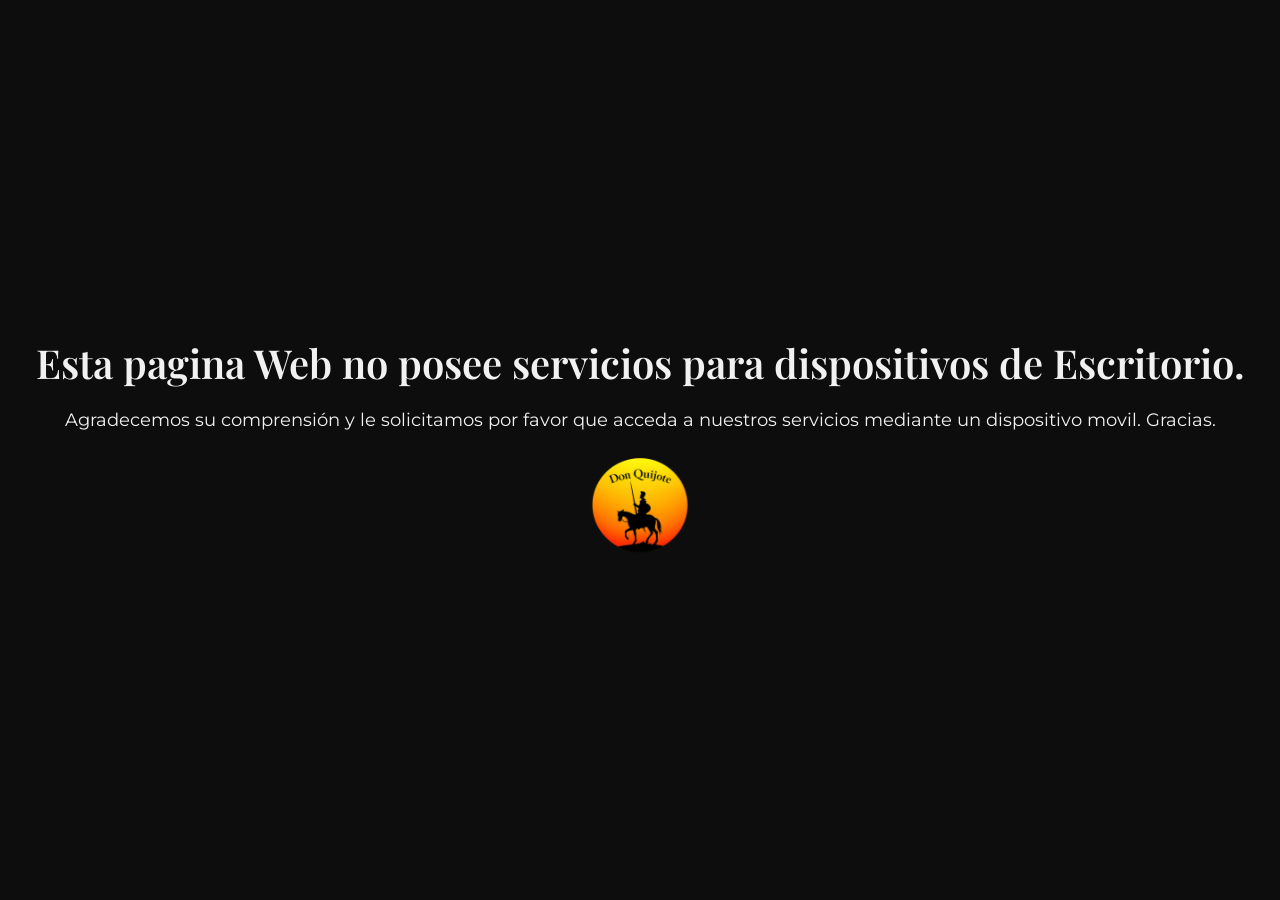
==== index.html @ c2761bb0 "responsive" ====
<!DOCTYPE html>
<html lang="es">
<head>
  <meta charset="UTF-8">
  <meta name="viewport" content="width=device-width, initial-scale=1.0">
  <link rel="preconnect" href="https://fonts.googleapis.com">
<link rel="preconnect" href="https://fonts.gstatic.com" crossorigin>
<link href="https://fonts.googleapis.com/css2?family=Montserrat:ital,wght@0,100..900;1,100..900&family=Playfair+Display:ital,wght@0,400..900;1,400..900&display=swap" rel="stylesheet">
<link rel="stylesheet" href="./css/style.css">
  <title>Don Quijote Restaurant - Home</title>
</head>
<body>

  <div class="mobile container">
    <header class="header container">
    <nav>
      <ul class="cta header-menu ">
        <li><a href="./">instagram</a></li>
        <li><a href="./">whatsapp</a></li>
        <li><a href="./">direccion</a></li>
      </ul>
    </nav>
    <div class="marca">
      <a href="./"><img class="logo" src="./img/icons/donquijote-logo.svg" alt="Don Quijote Logo"></a>
      <p class="titulos">Don Quijote Restaurant</p>
    </div>
  </header>

  <a href="./cartapresencial.html">carta</a>

  <footer class="footer">
    <span class="body-text davotech">diseño y desarrollo por @davotech</span>
    <nav>
      <ul class="cta footer-menu container">
        <li><a href="./">instagram <img src="./img/icons/instagram.svg" alt=""></a></li>
        <li><a href="./">whatsapp <img src="./img/icons/whatsapp.svg" alt=""></a></li>
        <li><a href="./">direccion<img src="./img/icons/direccion.svg" alt=""></a></li>
      </ul>
    </nav>
    <p class="body-text horarios">Los esperamos de
09:00-00:00hrs</p>
<a href="./"><img src="./img/icons/donquijote-contexto.svg" alt="Don Quijote Logo"></a>
<span class="cta copyright">todos los derechos reservados.</span>
  </footer>
  </div>

  <section class="warning">
    <p class="titulos">Esta pagina Web no posee servicios para dispositivos de Escritorio.</p>
    <p class="body-text">Agradecemos su comprensión y le solicitamos por favor que acceda a nuestros servicios mediante un dispositivo movil. Gracias.</p>
    <img src="./img/icons/donquijote-contexto.svg" alt="Don Quijote Logo">
  </section>
</body>
</html>
---- css/style.css ----
/* basicos */

@import "./basicos.css/colores.css";
@import "./basicos.css/tipografia.css";
@import "./basicos.css/componentes.css";


/* hedaer and footer */

@import "./generales/header.css";
@import "./generales/footer.css";

/* carta */
@import "./carta/carta.css";
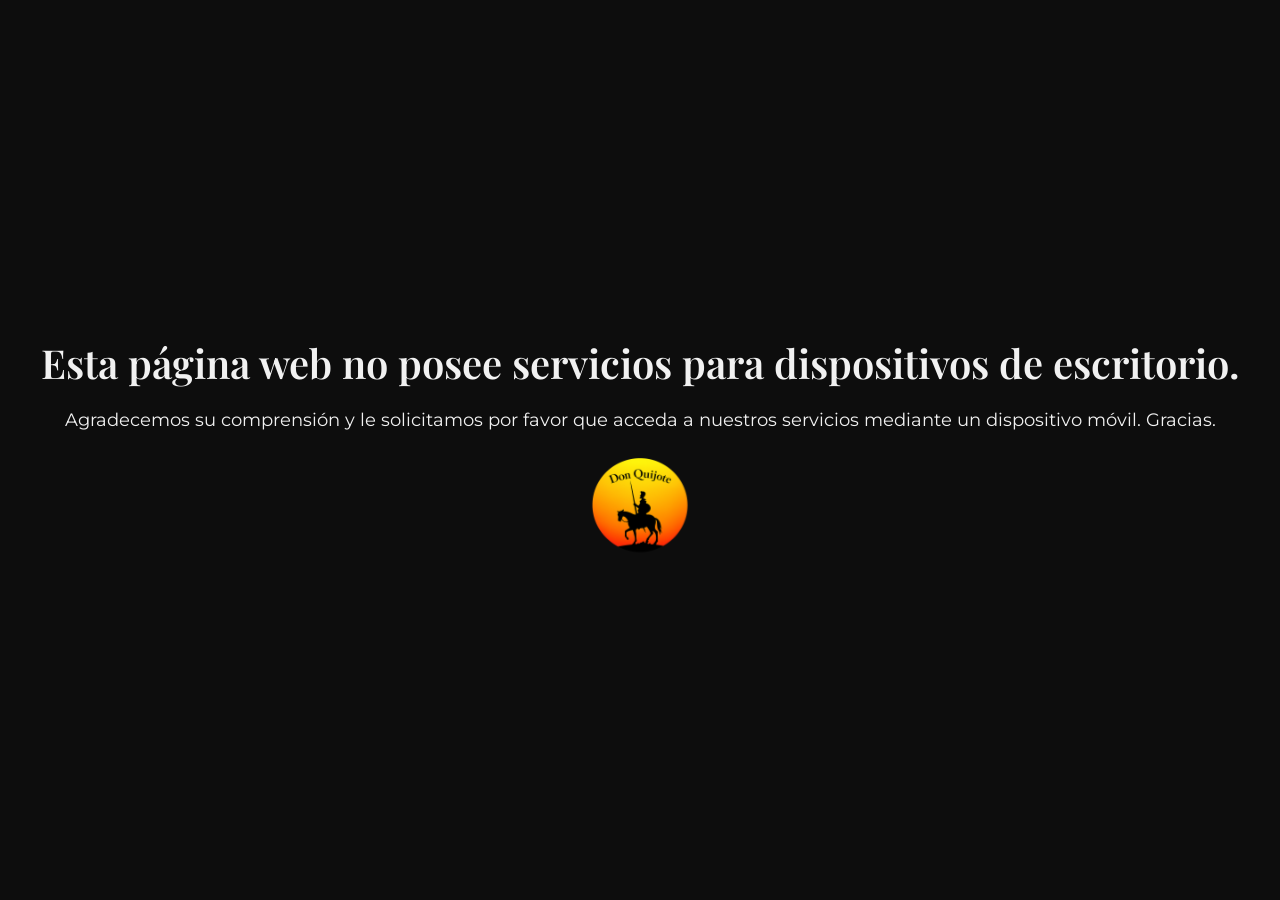
==== commit f305f82a: "good morning - corrigiendo errores y posibles fallos en donquijotechuy.com" ====
--- a/index.html
+++ b/index.html
@@ -1,53 +1,148 @@
-<!DOCTYPE html>
-<html lang="es">
-<head>
-  <meta charset="UTF-8">
-  <meta name="viewport" content="width=device-width, initial-scale=1.0">
-  <link rel="preconnect" href="https://fonts.googleapis.com">
-<link rel="preconnect" href="https://fonts.gstatic.com" crossorigin>
-<link href="https://fonts.googleapis.com/css2?family=Montserrat:ital,wght@0,100..900;1,100..900&family=Playfair+Display:ital,wght@0,400..900;1,400..900&display=swap" rel="stylesheet">
-<link rel="stylesheet" href="./css/style.css">
-  <title>Don Quijote Restaurant - Home</title>
-</head>
-<body>
-
-  <div class="mobile container">
-    <header class="header container">
-    <nav>
-      <ul class="cta header-menu ">
-        <li><a href="./">instagram</a></li>
-        <li><a href="./">whatsapp</a></li>
-        <li><a href="./">direccion</a></li>
-      </ul>
-    </nav>
-    <div class="marca">
-      <a href="./"><img class="logo" src="./img/icons/donquijote-logo.svg" alt="Don Quijote Logo"></a>
-      <p class="titulos">Don Quijote Restaurant</p>
-    </div>
-  </header>
-
-  <a href="./cartapresencial.html">carta</a>
-
-  <footer class="footer">
-    <span class="body-text davotech">diseño y desarrollo por @davotech</span>
-    <nav>
-      <ul class="cta footer-menu container">
-        <li><a href="./">instagram <img src="./img/icons/instagram.svg" alt=""></a></li>
-        <li><a href="./">whatsapp <img src="./img/icons/whatsapp.svg" alt=""></a></li>
-        <li><a href="./">direccion<img src="./img/icons/direccion.svg" alt=""></a></li>
-      </ul>
-    </nav>
-    <p class="body-text horarios">Los esperamos de
-09:00-00:00hrs</p>
-<a href="./"><img src="./img/icons/donquijote-contexto.svg" alt="Don Quijote Logo"></a>
-<span class="cta copyright">todos los derechos reservados.</span>
-  </footer>
-  </div>
-
-  <section class="warning">
-    <p class="titulos">Esta pagina Web no posee servicios para dispositivos de Escritorio.</p>
-    <p class="body-text">Agradecemos su comprensión y le solicitamos por favor que acceda a nuestros servicios mediante un dispositivo movil. Gracias.</p>
-    <img src="./img/icons/donquijote-contexto.svg" alt="Don Quijote Logo">
-  </section>
-</body>
-</html>
+<!doctype html>
+<html lang="es">
+  <head>
+    <meta charset="UTF-8" />
+    <meta name="viewport" content="width=device-width, initial-scale=1.0" />
+    <link rel="preconnect" href="https://fonts.googleapis.com" />
+    <link rel="preconnect" href="https://fonts.gstatic.com" crossorigin />
+    <link
+      href="https://fonts.googleapis.com/css2?family=Montserrat:ital,wght@0,100..900;1,100..900&family=Playfair+Display:ital,wght@0,400..900;1,400..900&display=swap"
+      rel="stylesheet"
+    />
+    <link rel="stylesheet" href="./css/style.min.css" />
+    <link rel="icon" href="./img/icons/donquijote-logo.ico" type="image/x-icon" />
+
+    <title>Don Quijote Restaurant</title>
+  </head>
+
+  <body>
+    <div class="mobile container">
+      <header class="header container">
+        <nav>
+          <ul class="cta header-menu">
+            <li>
+              <a
+                href="https://www.instagram.com/parrilladadonquijote?igsh=cjRuMTdtNW94enk0"
+                >instagram</a
+              >
+            </li>
+            <li>
+              <a
+                href="https://wa.me/59899764857?text=Hola%2C%20vengo%20desde%20el%20Men%C3%BA%20Digital%20de%20Don%20Quijote%2C%20me%20gustar%C3%ADa%20hablar%20con%20ustedes"
+                >whatsapp</a
+              >
+            </li>
+            <li>
+              <a href="https://maps.app.goo.gl/8VuwacE47hJgdb7s6">dirección</a>
+            </li>
+          </ul>
+        </nav>
+        <div class="marca">
+          <img
+            class="logo"
+            src="./img/icons/donquijote-logo.svg"
+            alt="Logo de Don Quijote Restaurant"
+          />
+          <p class="titulos">Don Quijote Restaurant</p>
+        </div>
+      </header>
+
+      <section class="grid-imgs">
+        <ul>
+          <li>
+            <img src="./img/src/Pizzeria-bg.jpg" alt="Pizzería" />
+            <p class="subtitulos">Pizzería</p>
+            <img src="./img/icons/pizza.svg" alt="" />
+          </li>
+          <li>
+            <img src="./img/src/parrillada-bg.jpg" alt="Parrillada" />
+            <p class="subtitulos">Parrillada</p>
+            <img src="./img/icons/parrilla.svg" alt="" />
+          </li>
+          <li>
+            <img src="./img/src/cafeteria-bg.jpg" alt="Cafetería" />
+            <p class="subtitulos">Cafetería</p>
+            <img src="./img/icons/cafe.svg" alt="" />
+          </li>
+        </ul>
+      </section>
+
+      <main class="servicios">
+        <p class="titulos">¿Qué servicio busca?</p>
+        <div class="opciones">
+          <a class="opcion prs cta" href="./cartapresencial.html">
+            <span>Presencial</span>
+            <img src="./img/icons/cubiertos.svg" alt="" />
+          </a>
+          <a class="opcion dlv cta" href="./cartadelivery.html">
+            <span>Delivery</span>
+            <img src="./img/icons/moto.svg" alt="" />
+          </a>
+        </div>
+      </main>
+
+      <section class="horarios">
+        <p class="titulos">Nuestros Horarios.</p>
+        <ul>
+          <li class="body-text">
+            <img src="./img/icons/cubiertos.svg" alt="" /> Local: 09:00–00:00 h
+          </li>
+        </ul>
+        <ul>
+          <li class="body-text">
+            <img src="./img/icons/moto.svg" alt="" /> Delivery: 19:00–00:00 h
+          </li>
+        </ul>
+      </section>
+
+      <footer class="footer">
+        <span class="body-text davotech"
+          >diseño y desarrollo por
+          <a href="https://www.instagram.com/davotech.uy/">@davotech.uy</a></span
+        >
+        <nav>
+          <ul class="cta footer-menu container">
+            <li>
+              <a
+                href="https://www.instagram.com/parrilladadonquijote?igsh=cjRuMTdtNW94enk0"
+                >instagram <img src="./img/icons/instagram.svg" alt=""
+              /></a>
+            </li>
+
+            <li>
+              <a
+                href="https://wa.me/59899764857?text=Hola%2C%20vengo%20desde%20el%20Men%C3%BA%20Digital%20de%20Don%20Quijote%2C%20me%20gustar%C3%ADa%20hablar%20con%20ustedes"
+                >whatsapp <img src="./img/icons/whatsapp.svg" alt=""
+              /></a>
+            </li>
+            <li>
+              <a href="https://maps.app.goo.gl/8VuwacE47hJgdb7s6"
+                >dirección<img src="./img/icons/direccion.svg" alt=""
+              /></a>
+            </li>
+          </ul>
+        </nav>
+        <p class="body-text footer-horarios">Los esperamos de 09:00 a 00:00 h</p>
+        <img
+          src="./img/icons/donquijote-contexto.svg"
+          alt="Logo de Don Quijote Restaurant"
+        />
+        <span class="cta copyright">todos los derechos reservados.</span>
+      </footer>
+    </div>
+
+    <section class="warning">
+      <p class="titulos">
+        Esta página web no posee servicios para dispositivos de escritorio.
+      </p>
+      <p class="body-text">
+        Agradecemos su comprensión y le solicitamos por favor que acceda a nuestros
+        servicios mediante un dispositivo móvil. Gracias.
+      </p>
+      <img
+        src="./img/icons/donquijote-contexto.svg"
+        alt="Logo de Don Quijote Restaurant"
+      />
+    </section>
+  </body>
+</html>
--- a/css/style.min.css
+++ b/css/style.min.css
@@ -0,0 +1 @@
+:root{--a1:#FFD35B;--a2:#FFCE47;--a3:#FFC933;--a4:#FFC31F;--a5:#FFBE0A;--a6:#EDAE00;--g1:#F1F1F1;--g2:#D9D9D9;--g3:#BFBFBF;--g4:#A6A6A6;--g5:#8C8C8C;--g6:#737373;--g7:#595959;--g8:#404040;--g9:#262626;--g10:#1A1A1A;--g11:#0D0D0D}.titulos{font-family:"Playfair Display",serif;font-weight:600;font-size:1.75rem}.subtitulos{font-family:"Playfair Display",serif;font-weight:400;font-size:1.5rem}.body-text{font-family:Montserrat,sans-serif;font-weight:400;font-size:1rem}.cta{font-family:Montserrat,sans-serif;font-weight:600;text-transform:uppercase;font-size:1rem}@media (min-width:500px){.titulos{font-size:2.5rem}.subtitulos{font-size:2rem}.body-text{font-size:1.125rem}.cta{font-size:1.125rem}}*{margin:0;padding:0;box-sizing:border-box}.container{width:100%;max-width:430px;margin:0 auto}ul{list-style:none}a{text-decoration:none;color:#000}img{max-width:100%;height:auto}.warning{display:none;flex-direction:column;align-items:center;justify-content:center;text-align:center;padding:20px;gap:20px;background-color:var(--g11);color:var(--g1);height:100vh}@media (min-width:530px){.warning{display:flex}.mobile{display:none}}.grid-imgs ul{display:grid;grid-template-columns:repeat(3,1fr)}.grid-imgs li{display:flex;flex-direction:column;text-align:center;place-items:center;gap:.5rem;margin-bottom:1rem}.grid-imgs li img[src$=".svg"]{width:32px}.servicios{margin:1rem;padding:1rem}.servicios .titulos{color:var(--g11);margin-bottom:1rem}.opciones{display:flex;flex-direction:row;flex-wrap:wrap}.opcion{display:flex;flex-wrap:nowrap;align-items:center;gap:.5rem;max-width:fit-content;margin:1rem;padding:1rem;border-radius:2px;cursor:pointer}.opcion.prs{background-color:var(--a5);color:var(--g11);transition:.3s}.opcion.dlv{background-color:var(--g10);color:var(--a3);transition:.3s}.horarios{margin:2rem;margin-bottom:4rem}.horarios .titulos{color:var(--g11)}.horarios ul{padding:.5rem}.horarios ul li{display:flex;margin:.5rem;gap:.5rem;color:var(--g9)}.header-menu{background-color:var(--a6);color:var(--g11);display:flex;gap:1rem;justify-content:center;padding:1rem}.marca{background-color:var(--g11);color:var(--g1);display:flex;justify-content:space-between;padding:1rem;gap:1rem}.footer{background-color:var(--g11);color:#fff;display:flex;flex-direction:column;align-items:end;text-align:right;gap:1.5rem;padding:1.5rem}.davotech{font-size:75%;font-weight:500;color:var(--g1)}.davotech a{color:var(--a6)}.footer-menu{display:flex;flex-direction:column;gap:1.5rem}.footer-menu a{color:var(--a3);display:flex;flex-direction:row;gap:1rem}.horarios{color:var(--g5);font-weight:500}.copyright{font-size:75%;color:var(--g8)}.layout{display:grid;grid-template-columns:4fr 1fr;grid-template-rows:100%}.carta{grid-column:1}.galeria-comida{background-image:url('../img/src/carrusel-carta.jpg');background-size:cover;background-repeat:repeat-y;grid-column:2;display:flex;flex-direction:column;max-height:100%;overflow:hidden;transition:.3s}.categoria-header{display:flex;justify-content:space-between;align-items:center;gap:1rem;width:calc(100% - 1rem);margin-bottom:1.2rem;border:0;cursor:pointer;padding:1rem;margin-right:1rem;background:transparent;color:inherit;font:inherit;text-align:left}.categoria-header:focus-visible{outline:3px solid var(--a6);outline-offset:-3px}.flecha{flex:0 0 auto;transition:.3s}.contenido-categoria{background-color:var(--g11);padding:.5rem}.contenido-categoria>.subtitulos{color:var(--g1);padding:1rem;font-weight:600}.contenido-categoria>.body-text{color:var(--g3);padding:.3rem 1rem;font-size:80%;font-weight:500}.contenido-categoria>.body-text>.precio{color:var(--a3);font-weight:600;font-size:85%}.contenido-categoria>.body-text>.descripcion{color:var(--g1);font-weight:400;font-size:75%}
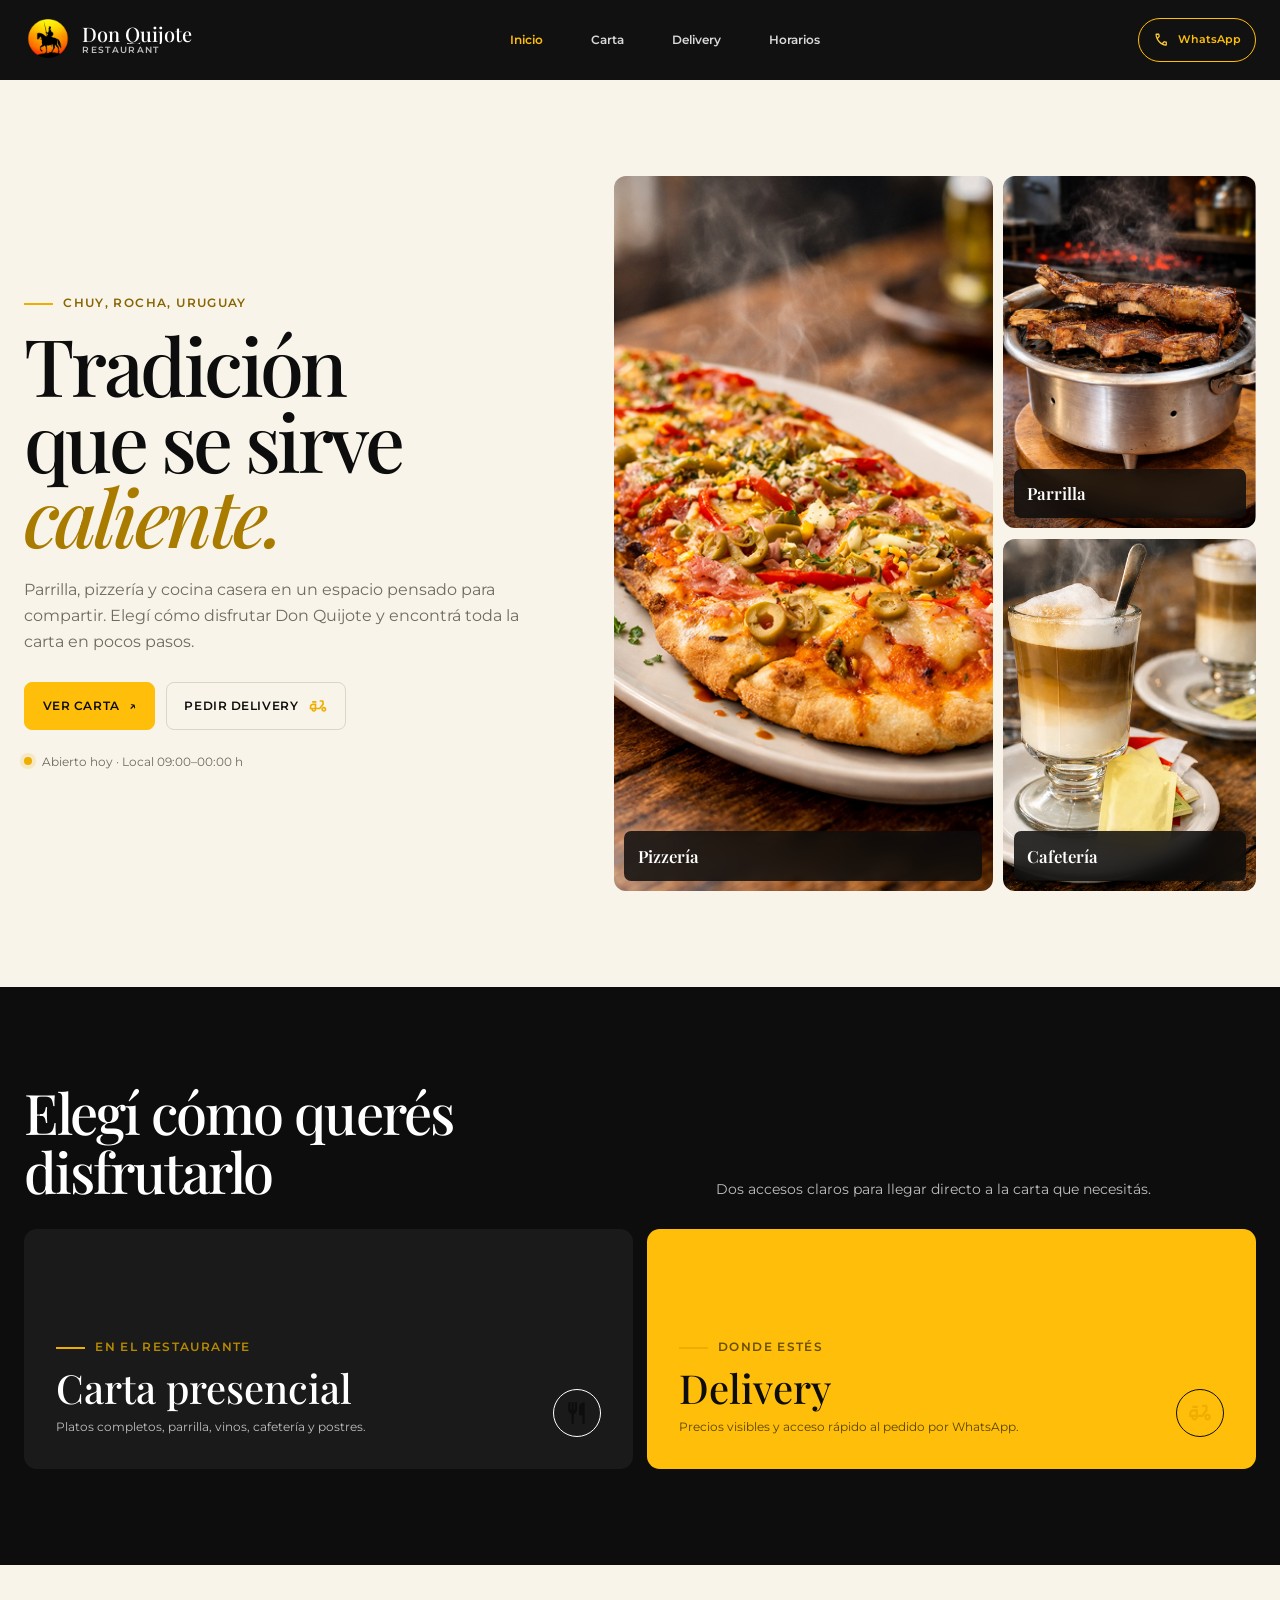
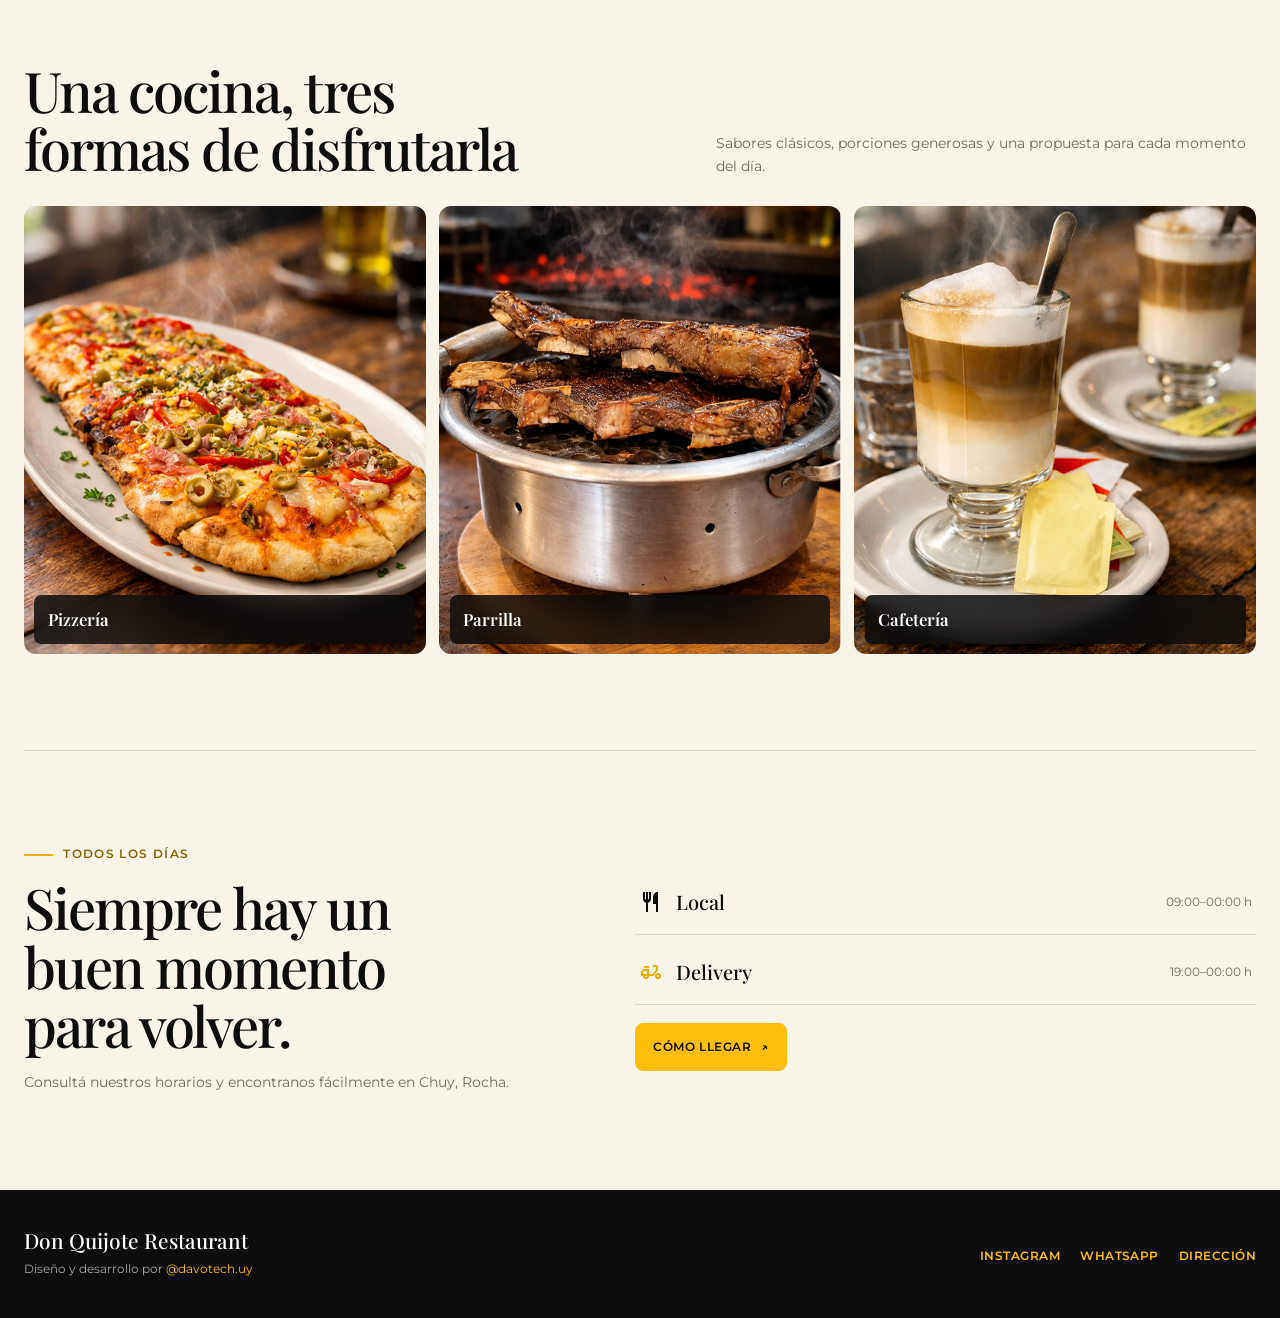
==== commit 73630ec8: "good morning - redesign completo, con nuevas adaptaciones a distintos tipos de device" ====
--- a/index.html
+++ b/index.html
@@ -2,147 +2,262 @@
 <html lang="es">
   <head>
     <meta charset="UTF-8" />
-    <meta name="viewport" content="width=device-width, initial-scale=1.0" />
+    <meta
+      name="viewport"
+      content="width=device-width, initial-scale=1.0, viewport-fit=cover"
+    />
+    <meta
+      name="description"
+      content="Don Quijote Restaurant en Chuy, Rocha: parrilla, pizzería, cafetería y delivery."
+    />
     <link rel="preconnect" href="https://fonts.googleapis.com" />
     <link rel="preconnect" href="https://fonts.gstatic.com" crossorigin />
     <link
-      href="https://fonts.googleapis.com/css2?family=Montserrat:ital,wght@0,100..900;1,100..900&family=Playfair+Display:ital,wght@0,400..900;1,400..900&display=swap"
+      href="https://fonts.googleapis.com/css2?family=Montserrat:wght@400;500;600&family=Playfair+Display:ital,wght@0,400..700;1,400..700&display=swap"
       rel="stylesheet"
     />
     <link rel="stylesheet" href="./css/style.min.css" />
     <link rel="icon" href="./img/icons/donquijote-logo.ico" type="image/x-icon" />
-
     <title>Don Quijote Restaurant</title>
   </head>
 
   <body>
-    <div class="mobile container">
-      <header class="header container">
-        <nav>
-          <ul class="cta header-menu">
-            <li>
-              <a
-                href="https://www.instagram.com/parrilladadonquijote?igsh=cjRuMTdtNW94enk0"
-                >instagram</a
-              >
-            </li>
-            <li>
-              <a
-                href="https://wa.me/59899764857?text=Hola%2C%20vengo%20desde%20el%20Men%C3%BA%20Digital%20de%20Don%20Quijote%2C%20me%20gustar%C3%ADa%20hablar%20con%20ustedes"
-                >whatsapp</a
-              >
-            </li>
-            <li>
-              <a href="https://maps.app.goo.gl/8VuwacE47hJgdb7s6">dirección</a>
-            </li>
-          </ul>
+    <a class="skip-link" href="#contenido">Saltar al contenido</a>
+
+    <header class="site-header">
+      <div class="site-header__inner page-shell">
+        <a
+          class="brand"
+          href="./index.html"
+          aria-label="Don Quijote Restaurant, inicio"
+        >
+          <img
+            class="brand__logo"
+            src="./img/icons/donquijote-logo.ico"
+            width="48"
+            height="48"
+            alt=""
+          />
+          <span class="brand__copy">
+            <span class="brand__name">Don Quijote</span>
+            <span class="brand__type">Restaurant</span>
+          </span>
+        </a>
+
+        <button
+          class="menu-toggle"
+          type="button"
+          aria-expanded="false"
+          aria-controls="site-navigation"
+          aria-label="Abrir menú"
+        >
+          <span></span><span></span><span></span>
+        </button>
+
+        <nav class="site-nav" id="site-navigation" aria-label="Navegación principal">
+          <a href="./index.html" aria-current="page">Inicio</a>
+          <a href="./cartapresencial.html">Carta</a>
+          <a href="./cartadelivery.html">Delivery</a>
+          <a href="#horarios">Horarios</a>
         </nav>
-        <div class="marca">
-          <img
-            class="logo"
-            src="./img/icons/donquijote-logo.svg"
-            alt="Logo de Don Quijote Restaurant"
-          />
-          <p class="titulos">Don Quijote Restaurant</p>
-        </div>
-      </header>
-
-      <section class="grid-imgs">
-        <ul>
-          <li>
-            <img src="./img/src/Pizzeria-bg.jpg" alt="Pizzería" />
-            <p class="subtitulos">Pizzería</p>
-            <img src="./img/icons/pizza.svg" alt="" />
-          </li>
-          <li>
-            <img src="./img/src/parrillada-bg.jpg" alt="Parrillada" />
-            <p class="subtitulos">Parrillada</p>
-            <img src="./img/icons/parrilla.svg" alt="" />
-          </li>
-          <li>
-            <img src="./img/src/cafeteria-bg.jpg" alt="Cafetería" />
-            <p class="subtitulos">Cafetería</p>
-            <img src="./img/icons/cafe.svg" alt="" />
-          </li>
-        </ul>
-      </section>
-
-      <main class="servicios">
-        <p class="titulos">¿Qué servicio busca?</p>
-        <div class="opciones">
-          <a class="opcion prs cta" href="./cartapresencial.html">
-            <span>Presencial</span>
-            <img src="./img/icons/cubiertos.svg" alt="" />
+
+        <a
+          class="header-contact"
+          href="https://wa.me/59899764857?text=Hola%2C%20vengo%20desde%20el%20Men%C3%BA%20Digital%20de%20Don%20Quijote%2C%20me%20gustar%C3%ADa%20hablar%20con%20ustedes"
+        >
+          <img src="./img/icons/whatsapp.svg" width="18" height="18" alt="" />
+          <span>WhatsApp</span>
+        </a>
+      </div>
+    </header>
+
+    <main id="contenido">
+      <section class="hero page-shell">
+        <div class="hero__copy">
+          <p class="eyebrow">Chuy, Rocha, Uruguay</p>
+          <h1>Tradición que se sirve <em>caliente.</em></h1>
+          <p class="hero__lead">
+            Parrilla, pizzería y cocina casera en un espacio pensado para compartir.
+            Elegí cómo disfrutar Don Quijote y encontrá toda la carta en pocos pasos.
+          </p>
+          <div class="hero__actions">
+            <a class="button button--primary" href="./cartapresencial.html">
+              Ver carta <span aria-hidden="true">↗</span>
+            </a>
+            <a class="button button--secondary" href="./cartadelivery.html">
+              Pedir delivery
+              <img src="./img/icons/moto.svg" width="20" height="20" alt="" />
+            </a>
+          </div>
+          <p class="open-status">
+            <span aria-hidden="true"></span>Abierto hoy · Local 09:00–00:00 h
+          </p>
+        </div>
+
+        <div class="hero-gallery" aria-label="Nuestra cocina">
+          <figure class="hero-gallery__main">
+            <img
+              src="./img/src/Pizzeria-bg.jpg"
+              width="572"
+              height="700"
+              fetchpriority="high"
+              alt="Pizza de Don Quijote"
+            />
+            <figcaption>Pizzería</figcaption>
+          </figure>
+          <figure>
+            <img
+              src="./img/src/parrillada-bg.jpg"
+              width="574"
+              height="800"
+              fetchpriority="high"
+              alt="Parrillada de Don Quijote"
+            />
+            <figcaption>Parrilla</figcaption>
+          </figure>
+          <figure>
+            <img
+              src="./img/src/cafeteria-bg.jpg"
+              width="576"
+              height="600"
+              fetchpriority="high"
+              alt="Cafetería de Don Quijote"
+            />
+            <figcaption>Cafetería</figcaption>
+          </figure>
+        </div>
+      </section>
+
+      <section class="service-section">
+        <div class="page-shell">
+          <div class="section-heading section-heading--light">
+            <h2>Elegí cómo querés disfrutarlo</h2>
+            <p>Dos accesos claros para llegar directo a la carta que necesitás.</p>
+          </div>
+          <div class="service-grid">
+            <a class="service-card" href="./cartapresencial.html">
+              <span>
+                <span class="eyebrow">En el restaurante</span>
+                <strong>Carta presencial</strong>
+                <small
+                  >Platos completos, parrilla, vinos, cafetería y postres.</small
+                >
+              </span>
+              <span class="service-card__icon">
+                <img src="./img/icons/cubiertos.svg" width="26" height="26" alt="" />
+              </span>
+            </a>
+            <a
+              class="service-card service-card--delivery"
+              href="./cartadelivery.html"
+            >
+              <span>
+                <span class="eyebrow">Donde estés</span>
+                <strong>Delivery</strong>
+                <small
+                  >Precios visibles y acceso rápido al pedido por WhatsApp.</small
+                >
+              </span>
+              <span class="service-card__icon">
+                <img src="./img/icons/moto.svg" width="28" height="28" alt="" />
+              </span>
+            </a>
+          </div>
+        </div>
+      </section>
+
+      <section class="kitchen-section page-shell">
+        <div class="section-heading">
+          <h2>Una cocina, tres formas de disfrutarla</h2>
+          <p>
+            Sabores clásicos, porciones generosas y una propuesta para cada momento
+            del día.
+          </p>
+        </div>
+        <div class="kitchen-grid">
+          <figure>
+            <img
+              src="./img/src/Pizzeria-bg.jpg"
+              width="572"
+              height="700"
+              loading="lazy"
+              alt="Pizza recién horneada"
+            />
+            <figcaption>Pizzería</figcaption>
+          </figure>
+          <figure>
+            <img
+              src="./img/src/parrillada-bg.jpg"
+              width="574"
+              height="800"
+              loading="lazy"
+              alt="Carnes a la parrilla"
+            />
+            <figcaption>Parrilla</figcaption>
+          </figure>
+          <figure>
+            <img
+              src="./img/src/cafeteria-bg.jpg"
+              width="576"
+              height="600"
+              loading="lazy"
+              alt="Café y preparaciones de cafetería"
+            />
+            <figcaption>Cafetería</figcaption>
+          </figure>
+        </div>
+      </section>
+
+      <section class="hours-section page-shell" id="horarios">
+        <div class="hours-section__copy">
+          <p class="eyebrow">Todos los días</p>
+          <h2>Siempre hay un buen momento para volver.</h2>
+          <p>Consultá nuestros horarios y encontranos fácilmente en Chuy, Rocha.</p>
+        </div>
+        <div class="hours-list">
+          <div class="hours-row">
+            <img src="./img/icons/cubiertos.svg" width="24" height="24" alt="" />
+            <strong>Local</strong>
+            <span>09:00–00:00 h</span>
+          </div>
+          <div class="hours-row">
+            <img src="./img/icons/moto.svg" width="24" height="24" alt="" />
+            <strong>Delivery</strong>
+            <span>19:00–00:00 h</span>
+          </div>
+          <a
+            class="button button--primary"
+            href="https://maps.app.goo.gl/8VuwacE47hJgdb7s6"
+          >
+            Cómo llegar <span aria-hidden="true">↗</span>
           </a>
-          <a class="opcion dlv cta" href="./cartadelivery.html">
-            <span>Delivery</span>
-            <img src="./img/icons/moto.svg" alt="" />
-          </a>
-        </div>
-      </main>
-
-      <section class="horarios">
-        <p class="titulos">Nuestros Horarios.</p>
-        <ul>
-          <li class="body-text">
-            <img src="./img/icons/cubiertos.svg" alt="" /> Local: 09:00–00:00 h
-          </li>
-        </ul>
-        <ul>
-          <li class="body-text">
-            <img src="./img/icons/moto.svg" alt="" /> Delivery: 19:00–00:00 h
-          </li>
-        </ul>
-      </section>
-
-      <footer class="footer">
-        <span class="body-text davotech"
-          >diseño y desarrollo por
-          <a href="https://www.instagram.com/davotech.uy/">@davotech.uy</a></span
-        >
-        <nav>
-          <ul class="cta footer-menu container">
-            <li>
-              <a
-                href="https://www.instagram.com/parrilladadonquijote?igsh=cjRuMTdtNW94enk0"
-                >instagram <img src="./img/icons/instagram.svg" alt=""
-              /></a>
-            </li>
-
-            <li>
-              <a
-                href="https://wa.me/59899764857?text=Hola%2C%20vengo%20desde%20el%20Men%C3%BA%20Digital%20de%20Don%20Quijote%2C%20me%20gustar%C3%ADa%20hablar%20con%20ustedes"
-                >whatsapp <img src="./img/icons/whatsapp.svg" alt=""
-              /></a>
-            </li>
-            <li>
-              <a href="https://maps.app.goo.gl/8VuwacE47hJgdb7s6"
-                >dirección<img src="./img/icons/direccion.svg" alt=""
-              /></a>
-            </li>
-          </ul>
+        </div>
+      </section>
+    </main>
+
+    <footer class="site-footer">
+      <div class="site-footer__inner page-shell">
+        <div>
+          <p class="site-footer__brand">Don Quijote Restaurant</p>
+          <p class="site-footer__credit">
+            Diseño y desarrollo por
+            <a href="https://www.instagram.com/davotech.uy/">@davotech.uy</a>
+          </p>
+        </div>
+        <nav class="site-footer__links" aria-label="Redes sociales y contacto">
+          <a
+            href="https://www.instagram.com/parrilladadonquijote?igsh=cjRuMTdtNW94enk0"
+            >Instagram</a
+          >
+          <a
+            href="https://wa.me/59899764857?text=Hola%2C%20vengo%20desde%20el%20Men%C3%BA%20Digital%20de%20Don%20Quijote%2C%20me%20gustar%C3%ADa%20hablar%20con%20ustedes"
+            >WhatsApp</a
+          >
+          <a href="https://maps.app.goo.gl/8VuwacE47hJgdb7s6">Dirección</a>
         </nav>
-        <p class="body-text footer-horarios">Los esperamos de 09:00 a 00:00 h</p>
-        <img
-          src="./img/icons/donquijote-contexto.svg"
-          alt="Logo de Don Quijote Restaurant"
-        />
-        <span class="cta copyright">todos los derechos reservados.</span>
-      </footer>
-    </div>
-
-    <section class="warning">
-      <p class="titulos">
-        Esta página web no posee servicios para dispositivos de escritorio.
-      </p>
-      <p class="body-text">
-        Agradecemos su comprensión y le solicitamos por favor que acceda a nuestros
-        servicios mediante un dispositivo móvil. Gracias.
-      </p>
-      <img
-        src="./img/icons/donquijote-contexto.svg"
-        alt="Logo de Don Quijote Restaurant"
-      />
-    </section>
+      </div>
+    </footer>
+
+    <script src="./javascript/site.js" defer></script>
   </body>
 </html>
--- a/css/style.min.css
+++ b/css/style.min.css
@@ -1 +1 @@
-:root{--a1:#FFD35B;--a2:#FFCE47;--a3:#FFC933;--a4:#FFC31F;--a5:#FFBE0A;--a6:#EDAE00;--g1:#F1F1F1;--g2:#D9D9D9;--g3:#BFBFBF;--g4:#A6A6A6;--g5:#8C8C8C;--g6:#737373;--g7:#595959;--g8:#404040;--g9:#262626;--g10:#1A1A1A;--g11:#0D0D0D}.titulos{font-family:"Playfair Display",serif;font-weight:600;font-size:1.75rem}.subtitulos{font-family:"Playfair Display",serif;font-weight:400;font-size:1.5rem}.body-text{font-family:Montserrat,sans-serif;font-weight:400;font-size:1rem}.cta{font-family:Montserrat,sans-serif;font-weight:600;text-transform:uppercase;font-size:1rem}@media (min-width:500px){.titulos{font-size:2.5rem}.subtitulos{font-size:2rem}.body-text{font-size:1.125rem}.cta{font-size:1.125rem}}*{margin:0;padding:0;box-sizing:border-box}.container{width:100%;max-width:430px;margin:0 auto}ul{list-style:none}a{text-decoration:none;color:#000}img{max-width:100%;height:auto}.warning{display:none;flex-direction:column;align-items:center;justify-content:center;text-align:center;padding:20px;gap:20px;background-color:var(--g11);color:var(--g1);height:100vh}@media (min-width:530px){.warning{display:flex}.mobile{display:none}}.grid-imgs ul{display:grid;grid-template-columns:repeat(3,1fr)}.grid-imgs li{display:flex;flex-direction:column;text-align:center;place-items:center;gap:.5rem;margin-bottom:1rem}.grid-imgs li img[src$=".svg"]{width:32px}.servicios{margin:1rem;padding:1rem}.servicios .titulos{color:var(--g11);margin-bottom:1rem}.opciones{display:flex;flex-direction:row;flex-wrap:wrap}.opcion{display:flex;flex-wrap:nowrap;align-items:center;gap:.5rem;max-width:fit-content;margin:1rem;padding:1rem;border-radius:2px;cursor:pointer}.opcion.prs{background-color:var(--a5);color:var(--g11);transition:.3s}.opcion.dlv{background-color:var(--g10);color:var(--a3);transition:.3s}.horarios{margin:2rem;margin-bottom:4rem}.horarios .titulos{color:var(--g11)}.horarios ul{padding:.5rem}.horarios ul li{display:flex;margin:.5rem;gap:.5rem;color:var(--g9)}.header-menu{background-color:var(--a6);color:var(--g11);display:flex;gap:1rem;justify-content:center;padding:1rem}.marca{background-color:var(--g11);color:var(--g1);display:flex;justify-content:space-between;padding:1rem;gap:1rem}.footer{background-color:var(--g11);color:#fff;display:flex;flex-direction:column;align-items:end;text-align:right;gap:1.5rem;padding:1.5rem}.davotech{font-size:75%;font-weight:500;color:var(--g1)}.davotech a{color:var(--a6)}.footer-menu{display:flex;flex-direction:column;gap:1.5rem}.footer-menu a{color:var(--a3);display:flex;flex-direction:row;gap:1rem}.horarios{color:var(--g5);font-weight:500}.copyright{font-size:75%;color:var(--g8)}.layout{display:grid;grid-template-columns:4fr 1fr;grid-template-rows:100%}.carta{grid-column:1}.galeria-comida{background-image:url('../img/src/carrusel-carta.jpg');background-size:cover;background-repeat:repeat-y;grid-column:2;display:flex;flex-direction:column;max-height:100%;overflow:hidden;transition:.3s}.categoria-header{display:flex;justify-content:space-between;align-items:center;gap:1rem;width:calc(100% - 1rem);margin-bottom:1.2rem;border:0;cursor:pointer;padding:1rem;margin-right:1rem;background:transparent;color:inherit;font:inherit;text-align:left}.categoria-header:focus-visible{outline:3px solid var(--a6);outline-offset:-3px}.flecha{flex:0 0 auto;transition:.3s}.contenido-categoria{background-color:var(--g11);padding:.5rem}.contenido-categoria>.subtitulos{color:var(--g1);padding:1rem;font-weight:600}.contenido-categoria>.body-text{color:var(--g3);padding:.3rem 1rem;font-size:80%;font-weight:500}.contenido-categoria>.body-text>.precio{color:var(--a3);font-weight:600;font-size:85%}.contenido-categoria>.body-text>.descripcion{color:var(--g1);font-weight:400;font-size:75%}
+:root{--a1:#ffd35b;--a2:#ffce47;--a3:#ffc933;--a4:#ffc31f;--a5:#ffbe0a;--a6:#edae00;--g1:#f1f1f1;--g2:#d9d9d9;--g3:#bfbfbf;--g4:#a6a6a6;--g5:#8c8c8c;--g6:#737373;--g7:#595959;--g8:#404040;--g9:#262626;--g10:#1a1a1a;--g11:#0d0d0d;--paper:#f8f4ea;--surface:#ffffff;--ink:var(--g11);--muted:#706b61;--line:#ddd5c5;--focus:#876500}body{font-family:"Montserrat",sans-serif;color:var(--ink);font-size:1rem;font-weight:400;line-height:1.6}h1,h2,h3,.brand__name,.site-footer__brand{font-family:"Playfair Display",serif;font-weight:500;line-height:1.05}h1,h2,h3,p{overflow-wrap:break-word}.titulos{font-family:"Playfair Display",serif;font-weight:500}.subtitulos{font-family:"Playfair Display",serif;font-weight:500}.body-text{font-family:"Montserrat",sans-serif}.cta{font-family:"Montserrat",sans-serif;font-weight:600;text-transform:uppercase}@media (min-width:120rem){html{font-size:112.5%}}*,*::before,*::after{box-sizing:border-box}html{scroll-behavior:smooth}body{min-width:20rem;margin:0;overflow-x:hidden;background:var(--paper)}body.menu-open{overflow:hidden}button,input,textarea,select{font:inherit}button,a{-webkit-tap-highlight-color:transparent}button{border:0}a{color:inherit;text-decoration:none}img,svg{display:block;max-width:100%}figure,h1,h2,h3,p{margin:0}ul,ol{margin:0;padding:0;list-style:none}[hidden]{display:none !important}:focus-visible{outline:3px solid var(--focus);outline-offset:4px}section[id]{scroll-margin-top:6rem}.page-shell{width:min(calc(100% - 2rem),78rem);margin-inline:auto}.container{width:100%;margin-inline:auto}.skip-link{position:fixed;z-index:1000;top:0.75rem;left:0.75rem;padding:0.75rem 1rem;border-radius:0.35rem;background:var(--a5);color:var(--ink);font-weight:600;transform:translateY(-160%);transition:transform 0.2s ease}.skip-link:focus{transform:translateY(0)}.button{display:inline-flex;min-height:3rem;align-items:center;justify-content:center;gap:0.6rem;padding:0.75rem 1.1rem;border:1px solid transparent;border-radius:0.5rem;font-size:0.78rem;font-weight:600;letter-spacing:0.045em;line-height:1.2;text-align:center;text-transform:uppercase;transition:background-color 0.2s ease,border-color 0.2s ease,color 0.2s ease,transform 0.2s ease}.button img{flex:0 0 auto}.button--primary{border-color:var(--a5);background:var(--a5);color:var(--ink)}.button--secondary{border-color:var(--line);background:transparent;color:var(--ink)}.eyebrow{display:flex;align-items:center;gap:0.65rem;color:#876500;font-size:0.72rem;font-weight:600;letter-spacing:0.12em;line-height:1.3;text-transform:uppercase}.eyebrow::before{width:1.8rem;height:2px;flex:0 0 auto;background:var(--a6);content:""}.section-heading{display:grid;gap:1rem;margin-bottom:1.75rem}.section-heading h2{max-width:15ch;font-size:clamp(2rem,8vw,3.5rem);letter-spacing:-0.035em}.section-heading p{max-width:38rem;color:var(--muted);font-size:0.9rem}.section-heading--light{color:var(--surface)}.section-heading--light p{color:var(--g3)}@media (hover:hover){.button:hover{transform:translateY(-2px)}.button--primary:hover{border-color:var(--a2);background:var(--a2)}.button--secondary:hover{border-color:var(--ink)}}@media (min-width:37.5rem){.page-shell{width:min(calc(100% - 3rem),78rem)}.section-heading{grid-template-columns:minmax(0,1.1fr) minmax(15rem,0.9fr);align-items:end;gap:2rem}}@media (min-width:90rem){.page-shell{width:min(calc(100% - 6rem),100rem)}}@media (min-width:120rem){.page-shell{width:min(calc(100% - 10rem),112rem)}}@media (min-width:64rem){body.menu-open{overflow:visible}}@media (prefers-reduced-motion:reduce){html{scroll-behavior:auto}*,*::before,*::after{scroll-behavior:auto !important;transition-duration:0.01ms !important}}.hero{display:grid;gap:2.5rem;padding-block:clamp(3rem,8vw,6rem)}.hero__copy{align-self:center}.hero h1{max-width:9ch;margin-top:1rem;font-size:clamp(3rem,14vw,5.4rem);letter-spacing:-0.045em;line-height:0.95}.hero h1 em{color:#a97c00;font-weight:inherit}.hero__lead{max-width:36rem;margin-top:1.5rem;color:var(--muted);font-size:clamp(0.9rem,2.5vw,1rem)}.hero__actions{display:flex;flex-wrap:wrap;gap:0.65rem;margin-top:1.75rem}.open-status{display:flex;align-items:center;gap:0.6rem;margin-top:1.35rem;color:var(--muted);font-size:0.75rem}.open-status span{width:0.5rem;height:0.5rem;flex:0 0 auto;border-radius:50%;background:var(--a6);box-shadow:0 0 0 4px rgba(237,174,0,0.17)}.hero-gallery{display:grid;grid-template-columns:repeat(2,minmax(0,1fr));gap:0.65rem;min-width:0}.hero-gallery figure,.kitchen-grid figure{position:relative;min-width:0;overflow:hidden;border-radius:0.75rem;background:var(--g10)}.hero-gallery__main{grid-column:1 / -1;height:clamp(20rem,95vw,28rem)}.hero-gallery figure:not(.hero-gallery__main){height:clamp(10rem,44vw,15rem)}.hero-gallery img,.kitchen-grid img{width:100%;height:100%;object-fit:cover}.hero-gallery figcaption,.kitchen-grid figcaption{position:absolute;right:0.65rem;bottom:0.65rem;left:0.65rem;display:flex;align-items:center;justify-content:space-between;gap:0.75rem;padding:0.7rem 0.85rem;border-radius:0.45rem;background:rgba(13,13,13,0.84);color:var(--surface);font-family:"Playfair Display",serif;font-size:1.05rem;font-weight:600;backdrop-filter:blur(10px)}.service-section{padding-block:clamp(3.5rem,8vw,6rem);background:var(--g11)}.service-grid{display:grid;gap:0.85rem}.service-card{display:grid;grid-template-columns:minmax(0,1fr) auto;min-height:12.5rem;align-items:end;gap:1.25rem;padding:clamp(1.25rem,5vw,2rem);border-radius:0.8rem;background:var(--g10);color:var(--surface);transition:transform 0.2s ease,background-color 0.2s ease}.service-card .eyebrow{color:#b68a00}.service-card strong{display:block;margin-top:0.75rem;font-family:"Playfair Display",serif;font-size:clamp(1.8rem,7vw,2.5rem);font-weight:500;line-height:1.05}.service-card small{display:block;max-width:32rem;margin-top:0.55rem;color:var(--g3);font-size:0.75rem;line-height:1.55}.service-card--delivery{background:var(--a5);color:var(--ink)}.service-card--delivery .eyebrow{color:#674f00}.service-card--delivery small{color:#584500}.service-card__icon{display:grid;width:3rem;height:3rem;flex:0 0 auto;place-items:center;border:1px solid currentColor;border-radius:50%}.service-card__icon img{max-width:1.65rem;max-height:1.65rem}.kitchen-section{padding-block:clamp(3.5rem,8vw,6rem)}.kitchen-grid{display:grid;gap:0.85rem}.kitchen-grid figure{height:clamp(20rem,110vw,31rem)}.hours-section{display:grid;gap:2rem;padding-block:clamp(3.5rem,8vw,6rem);border-top:1px solid var(--line)}.hours-section__copy h2{max-width:14ch;margin-top:1rem;font-size:clamp(2.2rem,9vw,3.5rem);letter-spacing:-0.035em}.hours-section__copy>p:last-child{max-width:34rem;margin-top:1rem;color:var(--muted);font-size:0.9rem}.hours-list{display:grid;align-content:center;gap:0.3rem}.hours-row{display:grid;grid-template-columns:auto minmax(0,1fr);align-items:center;gap:0.2rem 0.85rem;padding:1rem 0.25rem;border-bottom:1px solid var(--line)}.hours-row img{grid-row:1 / 3}.hours-row strong{font-family:"Playfair Display",serif;font-size:1.25rem;font-weight:500}.hours-row span{color:var(--muted);font-size:0.78rem}.hours-list .button{margin-top:0.85rem}@media (hover:hover){.service-card:hover{transform:translateY(-4px)}.service-card:not(.service-card--delivery):hover{background:#222222}.service-card--delivery:hover{background:var(--a2)}.hero-gallery img,.kitchen-grid img{transition:transform 0.45s ease}.hero-gallery figure:hover img,.kitchen-grid figure:hover img{transform:scale(1.035)}}@media (min-width:37.5rem){.hero{grid-template-columns:minmax(0,0.9fr) minmax(0,1.1fr);align-items:center;gap:clamp(2rem,5vw,4rem)}.hero h1{font-size:clamp(3rem,7.5vw,4.7rem)}.hero-gallery{grid-template-columns:minmax(0,1.2fr) minmax(0,0.8fr);grid-template-rows:repeat(2,minmax(0,1fr));min-height:26rem}.hero-gallery__main{grid-column:1;grid-row:1 / 3;height:auto}.hero-gallery figure:not(.hero-gallery__main){height:auto}.service-grid{grid-template-columns:repeat(2,minmax(0,1fr))}.kitchen-grid{grid-template-columns:repeat(2,minmax(0,1fr))}.kitchen-grid figure{height:clamp(18rem,48vw,28rem)}.kitchen-grid figure:last-child{grid-column:1 / -1}}@media (min-width:48rem){.hours-section{grid-template-columns:minmax(0,0.9fr) minmax(0,1.1fr);align-items:center;gap:clamp(3rem,8vw,7rem)}.hours-row{grid-template-columns:auto minmax(0,1fr) auto}.hours-row img{grid-row:auto}.hours-list .button{justify-self:start}}@media (min-width:64rem){.hero{min-height:42rem}.hero h1{font-size:clamp(4rem,6.2vw,5.6rem)}.hero-gallery{min-height:32rem}.service-card{min-height:15rem}.kitchen-grid{grid-template-columns:repeat(3,minmax(0,1fr))}.kitchen-grid figure,.kitchen-grid figure:last-child{grid-column:auto;height:28rem}}@media (min-width:90rem){.hero{min-height:48rem}.hero-gallery{min-height:38rem}.service-card{min-height:17rem}.kitchen-grid figure,.kitchen-grid figure:last-child{height:34rem}}@media (min-width:120rem){.hero{min-height:54rem}.hero-gallery{min-height:44rem}.service-grid{gap:1.25rem}.service-card{min-height:19rem}}.site-header{position:sticky;z-index:100;top:0;padding-top:env(safe-area-inset-top);background:rgba(13,13,13,0.98);color:var(--surface);box-shadow:0 1px 0 rgba(255,255,255,0.08);backdrop-filter:blur(16px)}.site-header__inner{display:grid;grid-template-columns:minmax(0,1fr) auto auto;align-items:center;gap:0.6rem;min-height:4.5rem;padding-block:0.6rem}.brand{display:inline-flex;min-width:0;align-items:center;gap:0.65rem}.brand__logo{width:2.65rem;height:2.65rem;flex:0 0 auto;border-radius:50%;object-fit:cover}.brand__copy{display:grid;min-width:0;gap:0.08rem}.brand__name{overflow:hidden;font-size:1.1rem;line-height:1;text-overflow:ellipsis;white-space:nowrap}.brand__type{color:var(--g3);font-size:0.56rem;font-weight:600;letter-spacing:0.15em;line-height:1.2;text-transform:uppercase}.menu-toggle{grid-column:3;display:grid;width:2.75rem;height:2.75rem;place-content:center;gap:0.28rem;border:1px solid var(--g8);border-radius:50%;background:transparent;color:var(--surface)}.menu-toggle span{width:1.1rem;height:2px;background:currentColor;transition:transform 0.2s ease,opacity 0.2s ease}.menu-toggle[aria-expanded="true"] span:nth-child(1){transform:translateY(0.38rem) rotate(45deg)}.menu-toggle[aria-expanded="true"] span:nth-child(2){opacity:0}.menu-toggle[aria-expanded="true"] span:nth-child(3){transform:translateY(-0.38rem) rotate(-45deg)}.site-nav{display:none;grid-column:1 / -1;grid-template-columns:repeat(2,minmax(0,1fr));gap:1px;padding-top:0.6rem;border-top:1px solid var(--g8)}.site-nav.is-open{display:grid}.site-nav a{display:flex;min-height:3rem;align-items:center;justify-content:center;padding:0.65rem;border-radius:0.35rem;color:var(--g2);font-size:0.78rem;font-weight:600;text-align:center;transition:background-color 0.2s ease,color 0.2s ease}.site-nav a[aria-current="page"]{color:var(--a5)}.header-contact{grid-column:2;grid-row:1;display:inline-flex;width:2.75rem;height:2.75rem;align-items:center;justify-content:center;border:1px solid var(--a5);border-radius:999px;color:var(--a5)}.header-contact img{width:1.1rem;height:1.1rem}.header-contact span{display:none}@media (hover:hover){.site-nav a:hover{background:var(--g10);color:var(--a5)}.header-contact:hover{background:var(--a5);color:var(--ink)}}@media (min-width:37.5rem){.site-header__inner{gap:0.8rem}.header-contact{width:auto;min-width:2.75rem;gap:0.5rem;padding-inline:0.85rem;font-size:0.7rem;font-weight:600}.header-contact span{display:inline}}@media (min-width:64rem){.site-header__inner{grid-template-columns:auto minmax(0,1fr) auto;gap:clamp(1.5rem,4vw,4rem);min-height:5rem;padding-block:0.7rem}.brand__logo{width:3rem;height:3rem}.brand__name{font-size:1.25rem}.menu-toggle{display:none}.site-nav,.site-nav.is-open{display:flex;grid-column:2;grid-row:1;justify-content:center;gap:clamp(0.4rem,2vw,1.7rem);padding:0;border:0}.site-nav a{min-height:2.75rem;padding-inline:0.7rem;font-size:0.75rem}.header-contact{grid-column:3}}@media (min-width:120rem){.site-header__inner{min-height:5.5rem}}.site-footer{padding-bottom:env(safe-area-inset-bottom);background:var(--g11);color:var(--surface)}.site-footer__inner{display:grid;gap:1.5rem;padding-block:2rem}.site-footer__brand{font-size:1.3rem}.site-footer__credit{margin-top:0.5rem;color:var(--g4);font-size:0.72rem}.site-footer__credit a{color:var(--a5)}.site-footer__links{display:flex;flex-wrap:wrap;gap:0.75rem 1.25rem}.site-footer__links a{display:inline-flex;min-height:2.75rem;align-items:center;color:var(--a5);font-size:0.72rem;font-weight:600;letter-spacing:0.04em;text-transform:uppercase}@media (hover:hover){.site-footer__links a:hover,.site-footer__credit a:hover{color:var(--a2)}}@media (min-width:48rem){.site-footer__inner{grid-template-columns:1fr auto;align-items:end;gap:2rem;padding-block:2.5rem}.site-footer__links{justify-content:end}}.menu-hero{background:linear-gradient(125deg,var(--a5),var(--a1))}.menu-hero--delivery{background:linear-gradient(125deg,var(--a5),#ffdb70)}.menu-hero__inner{padding-block:clamp(3.25rem,9vw,6.5rem)}.menu-hero h1{max-width:12ch;margin-top:0.8rem;font-size:clamp(3rem,13vw,6rem);letter-spacing:-0.045em}.menu-hero__inner>p:last-child{max-width:40rem;margin-top:1.25rem;color:#5f4b0b;font-size:clamp(0.88rem,2.5vw,1rem)}.category-bar{position:sticky;z-index:80;top:4.5rem;border-bottom:1px solid var(--line);background:rgba(248,244,234,0.97);backdrop-filter:blur(14px)}.category-bar__inner{display:flex;gap:0.5rem;padding-block:0.75rem;overflow-x:auto;overscroll-behavior-inline:contain;scrollbar-width:none;scroll-snap-type:inline proximity;touch-action:pan-x;-webkit-overflow-scrolling:touch}.category-bar__inner::-webkit-scrollbar{display:none}.category-button{min-height:2.75rem;flex:0 0 auto;padding:0.65rem 0.9rem;border:1px solid var(--line);border-radius:999px;background:transparent;color:var(--ink);font-size:0.72rem;font-weight:600;line-height:1.15;scroll-snap-align:start;touch-action:pan-x;transition:background-color 0.2s ease,border-color 0.2s ease,color 0.2s ease}.category-button[aria-pressed="true"]{border-color:var(--ink);background:var(--ink);color:var(--a5)}.menu-layout{display:grid;gap:2rem;padding-block:clamp(2rem,6vw,5rem)}.menu-summary{align-self:start;padding:1.35rem;border-radius:0.75rem;background:var(--g11);color:var(--surface)}.menu-summary--delivery{background:var(--g10)}.menu-summary h2{margin-top:0.8rem;font-size:clamp(1.8rem,7vw,2.5rem)}.menu-summary>p:not(.eyebrow){margin-top:0.8rem;color:var(--g3);font-size:0.78rem}.menu-summary .button{width:100%;margin-top:1.25rem}.carta{min-width:0}.category-intro{display:grid;gap:0.65rem;margin-bottom:1.5rem}.category-intro h2{font-size:clamp(2.4rem,10vw,4rem);letter-spacing:-0.035em}.category-intro p{color:var(--muted);font-size:0.78rem}.subcategory-list{display:grid;gap:2.25rem}.subcategory h3{margin-bottom:0.85rem;color:#725700;font-size:clamp(1.35rem,5vw,1.75rem)}.dish-grid{display:grid;gap:0.7rem}.dish-card{display:grid;grid-template-columns:minmax(0,1fr) auto;align-content:start;gap:0.9rem;min-height:7.5rem;padding:1.1rem;border:1px solid var(--line);border-radius:0.65rem;background:var(--surface);transition:border-color 0.2s ease,transform 0.2s ease,box-shadow 0.2s ease}.dish-card__copy{min-width:0}.dish-card h4{margin:0;font-family:"Playfair Display",serif;font-size:1.15rem;font-weight:500;line-height:1.18}.dish-card__description{max-width:44ch;margin-top:0.45rem;color:#7d786f;font-size:0.68rem;font-weight:400;line-height:1.45}.dish-card__prices{display:grid;align-content:start;justify-items:end;gap:0.35rem;color:#795b00;font-size:0.75rem;font-weight:600;line-height:1.25;text-align:right;white-space:nowrap}.dish-card__prices>span{display:grid;justify-items:end;gap:0.1rem}.dish-card__prices small{color:var(--muted);font-size:0.58rem;font-weight:500;letter-spacing:0.05em;text-transform:uppercase}.dish-card--no-price{grid-template-columns:1fr;min-height:auto}.menu-error,.menu-empty{padding:1.25rem;border:1px solid var(--line);border-radius:0.65rem;background:var(--surface);color:var(--muted);font-size:0.85rem}@media (hover:hover){.category-button:hover{border-color:var(--ink)}.dish-card:hover{border-color:#c7b98f;box-shadow:0 12px 26px rgba(13,13,13,0.06);transform:translateY(-2px)}}@media (min-width:37.5rem){.category-bar__inner{flex-wrap:wrap;overflow:visible}.category-button{flex:0 1 auto}.dish-grid{grid-template-columns:repeat(2,minmax(0,1fr))}.menu-summary{display:grid;grid-template-columns:minmax(0,1fr) auto;align-items:center;gap:1rem}.menu-summary--static{display:block}.menu-summary .button{width:auto;margin-top:0}}@media (max-width:23rem){.dish-card{grid-template-columns:1fr}.dish-card__prices,.dish-card__prices>span{justify-items:start;text-align:left}}@media (min-width:64rem){.category-bar{top:5rem}.menu-layout{grid-template-columns:15rem minmax(0,1fr);gap:clamp(2.5rem,5vw,5rem)}.menu-summary{position:sticky;top:10.5rem;display:block;padding:1.5rem}.menu-summary .button{width:100%;margin-top:1.25rem}}@media (min-width:90rem){.menu-layout{grid-template-columns:17rem minmax(0,1fr)}.dish-grid{grid-template-columns:repeat(3,minmax(0,1fr));gap:0.85rem}.dish-card{min-height:8.5rem;padding:1.25rem}}@media (min-width:120rem){.category-bar{top:5.5rem}.menu-layout{grid-template-columns:19rem minmax(0,1fr);gap:6rem}.menu-summary{top:11.5rem}.dish-grid{grid-template-columns:repeat(4,minmax(0,1fr))}}
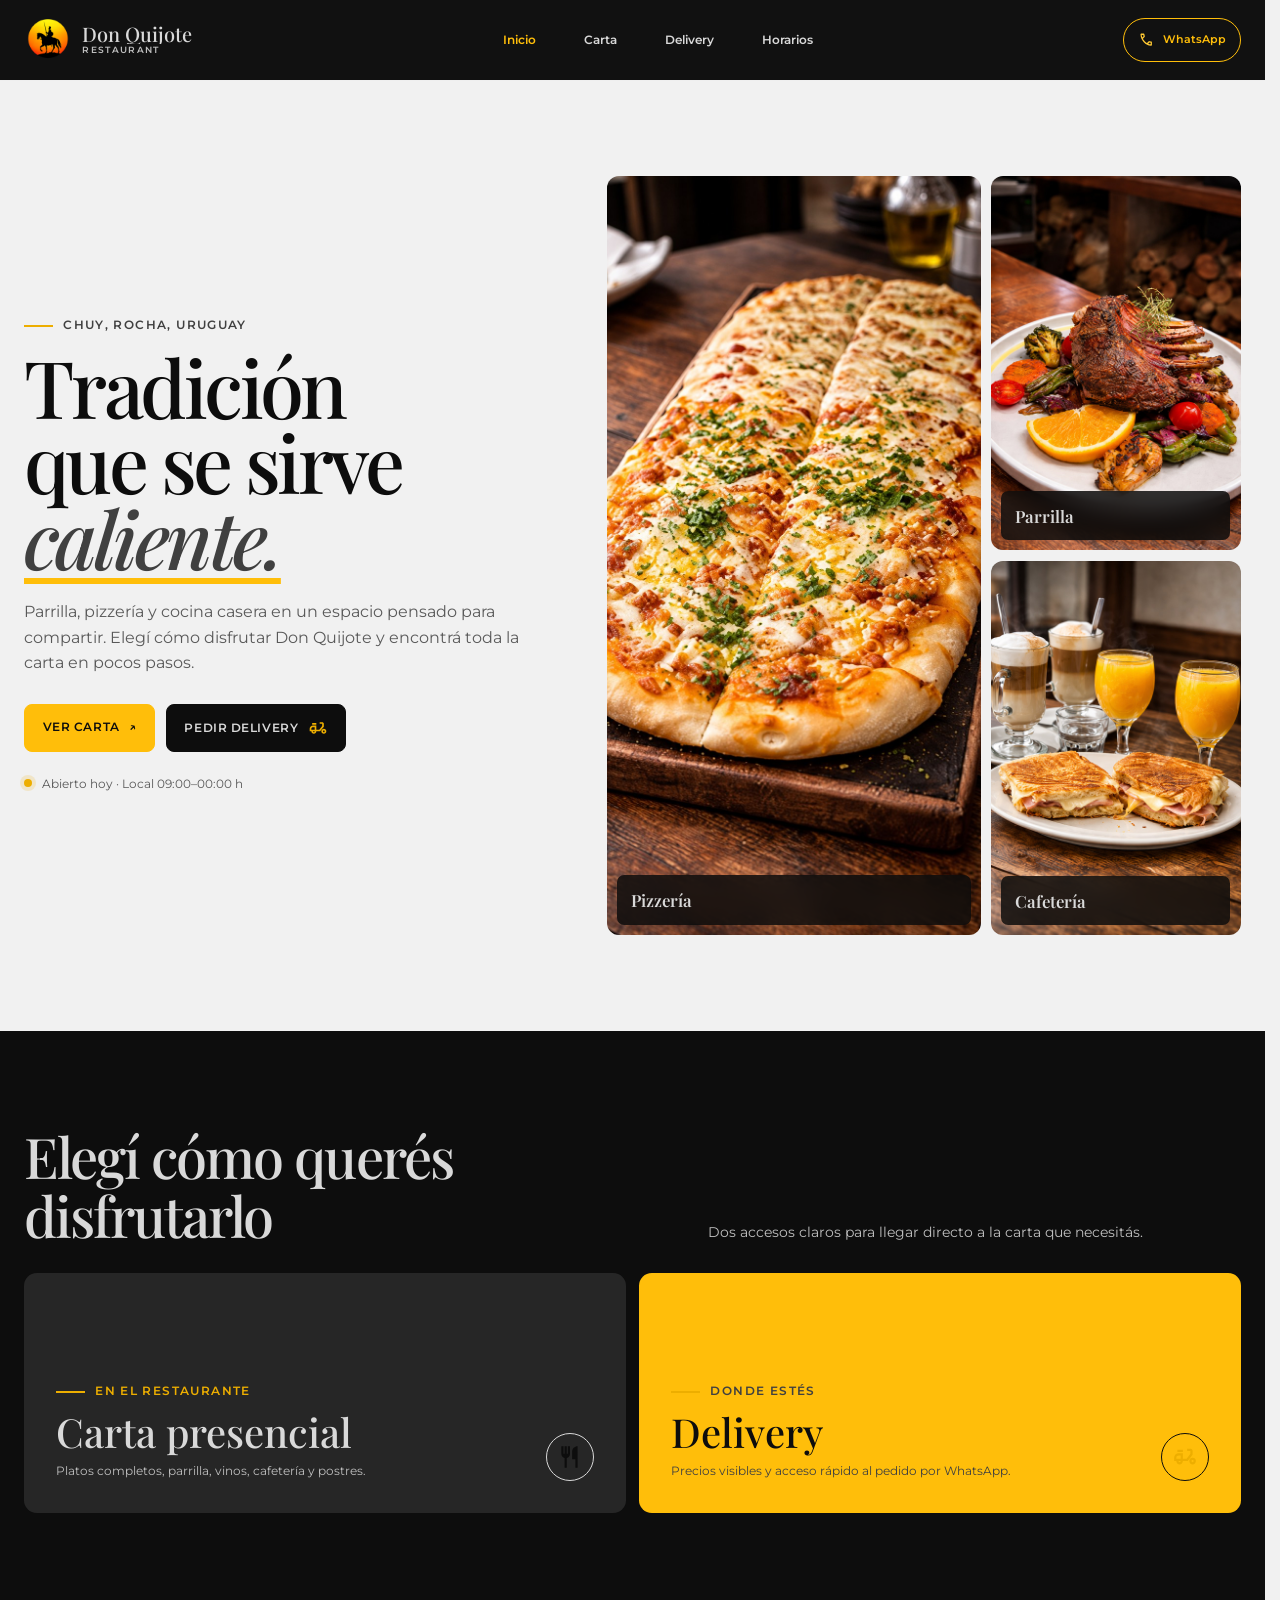
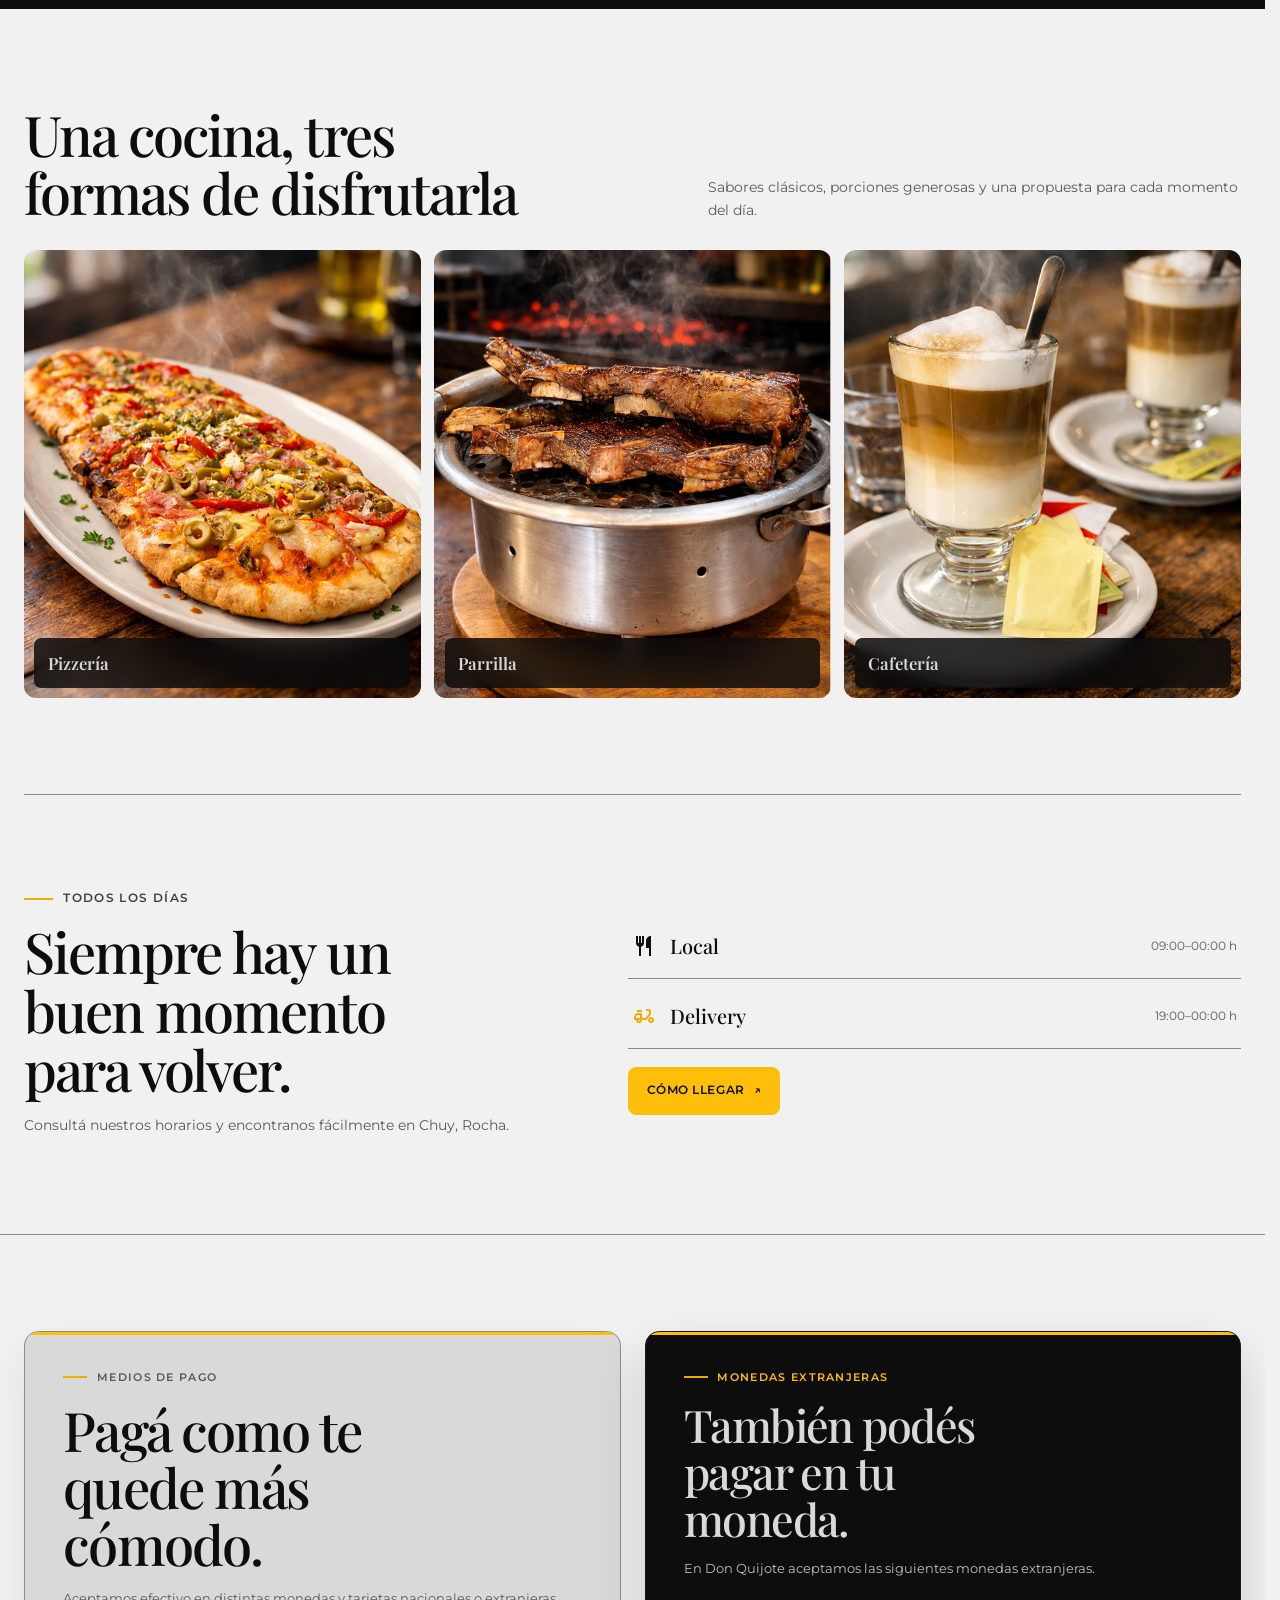
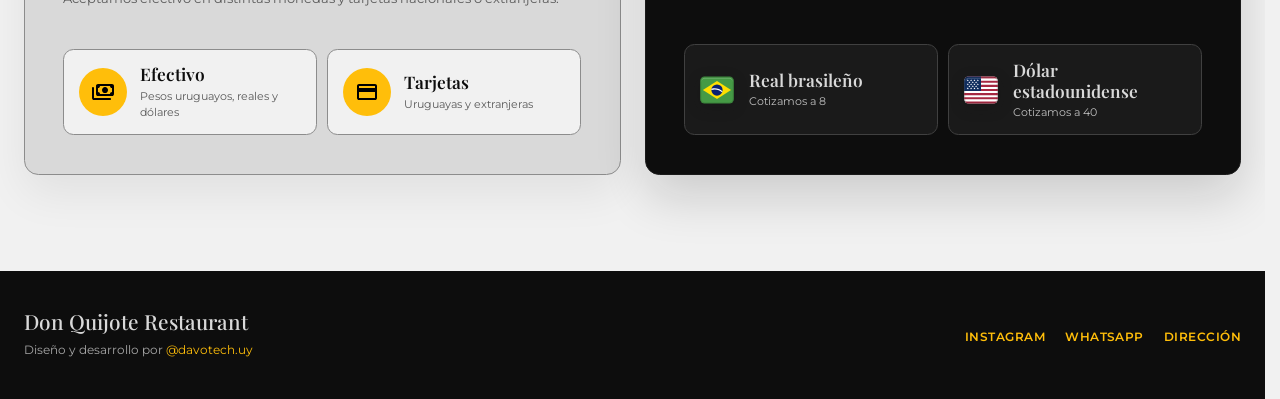
==== commit 3994340c: "good morning - redesign, animaciones, nueva section: cotización y metodos de pago" ====
--- a/index.html
+++ b/index.html
@@ -97,31 +97,31 @@
         <div class="hero-gallery" aria-label="Nuestra cocina">
           <figure class="hero-gallery__main">
             <img
-              src="./img/src/Pizzeria-bg.jpg"
-              width="572"
-              height="700"
+              src="./img/src/hero/hero-pizzeria-hd.jpg"
+              width="1014"
+              height="1551"
               fetchpriority="high"
-              alt="Pizza de Don Quijote"
+              alt="Pizza rectangular de Don Quijote"
             />
             <figcaption>Pizzería</figcaption>
           </figure>
           <figure>
             <img
-              src="./img/src/parrillada-bg.jpg"
-              width="574"
-              height="800"
-              fetchpriority="high"
-              alt="Parrillada de Don Quijote"
+              src="./img/src/hero/hero-parrilla-hd.jpg"
+              width="1024"
+              height="1536"
+              decoding="async"
+              alt="Plato de parrilla de Don Quijote"
             />
             <figcaption>Parrilla</figcaption>
           </figure>
           <figure>
             <img
-              src="./img/src/cafeteria-bg.jpg"
-              width="576"
-              height="600"
-              fetchpriority="high"
-              alt="Cafetería de Don Quijote"
+              src="./img/src/hero/hero-cafeteria-hd.jpg"
+              width="1024"
+              height="1536"
+              decoding="async"
+              alt="Café, jugos y sándwiches de Don Quijote"
             />
             <figcaption>Cafetería</figcaption>
           </figure>
@@ -181,6 +181,7 @@
               width="572"
               height="700"
               loading="lazy"
+              decoding="async"
               alt="Pizza recién horneada"
             />
             <figcaption>Pizzería</figcaption>
@@ -191,6 +192,7 @@
               width="574"
               height="800"
               loading="lazy"
+              decoding="async"
               alt="Carnes a la parrilla"
             />
             <figcaption>Parrilla</figcaption>
@@ -201,6 +203,7 @@
               width="576"
               height="600"
               loading="lazy"
+              decoding="async"
               alt="Café y preparaciones de cafetería"
             />
             <figcaption>Cafetería</figcaption>
@@ -233,6 +236,226 @@
           </a>
         </div>
       </section>
+
+      <section class="payment-section" aria-labelledby="payment-heading">
+        <div class="payment-section__inner page-shell">
+          <article class="payment-card payment-card--methods">
+            <p class="payment-card__label">Medios de pago</p>
+            <h2 id="payment-heading">Pagá como te quede más cómodo.</h2>
+            <p class="payment-card__description">
+              Aceptamos efectivo en distintas monedas y tarjetas nacionales o
+              extranjeras.
+            </p>
+            <ul class="payment-method-list">
+              <li>
+                <span class="payment-method__icon" aria-hidden="true">
+                  <img src="./img/icons/cash.svg" width="24" height="24" alt="" />
+                </span>
+                <span class="payment-method__copy">
+                  <strong>Efectivo</strong>
+                  <small>Pesos uruguayos, reales y dólares</small>
+                </span>
+              </li>
+              <li>
+                <span class="payment-method__icon" aria-hidden="true">
+                  <img
+                    src="./img/icons/creditcard.svg"
+                    width="24"
+                    height="24"
+                    alt=""
+                  />
+                </span>
+                <span class="payment-method__copy">
+                  <strong>Tarjetas</strong>
+                  <small>Uruguayas y extranjeras</small>
+                </span>
+              </li>
+            </ul>
+          </article>
+
+          <article class="payment-card payment-card--currencies">
+            <p class="payment-card__label">Monedas extranjeras</p>
+            <h3>También podés pagar en tu moneda.</h3>
+            <p class="payment-card__description">
+              En Don Quijote aceptamos las siguientes monedas extranjeras.
+            </p>
+            <ul class="currency-list">
+              <li class="currency-item">
+                <svg
+                  class="currency-item__flag"
+                  xmlns="http://www.w3.org/2000/svg"
+                  width="32"
+                  height="32"
+                  viewBox="0 0 32 32"
+                  aria-hidden="true"
+                  focusable="false"
+                >
+                  <rect
+                    x="1"
+                    y="4"
+                    width="30"
+                    height="24"
+                    rx="4"
+                    ry="4"
+                    fill="#459a45"
+                  ></rect>
+                  <path
+                    d="M27,4H5c-2.209,0-4,1.791-4,4V24c0,2.209,1.791,4,4,4H27c2.209,0,4-1.791,4-4V8c0-2.209-1.791-4-4-4Zm3,20c0,1.654-1.346,3-3,3H5c-1.654,0-3-1.346-3-3V8c0-1.654,1.346-3,3-3H27c1.654,0,3,1.346,3,3V24Z"
+                    opacity=".15"
+                  ></path>
+                  <path
+                    d="M3.472,16l12.528,8,12.528-8-12.528-8L3.472,16Z"
+                    fill="#fedf00"
+                  ></path>
+                  <circle cx="16" cy="16" r="5" fill="#0a2172"></circle>
+                  <path
+                    d="M14,14.5c-.997,0-1.958,.149-2.873,.409-.078,.35-.126,.71-.127,1.083,.944-.315,1.951-.493,2.999-.493,2.524,0,4.816,.996,6.519,2.608,.152-.326,.276-.666,.356-1.026-1.844-1.604-4.245-2.583-6.875-2.583Z"
+                    fill="#fff"
+                  ></path>
+                  <path
+                    d="M27,5H5c-1.657,0-3,1.343-3,3v1c0-1.657,1.343-3,3-3H27c1.657,0,3,1.343,3,3v-1c0-1.657-1.343-3-3-3Z"
+                    fill="#fff"
+                    opacity=".2"
+                  ></path>
+                </svg>
+                <span class="currency-item__copy">
+                  <strong>Real brasileño</strong>
+                  <small>Cotizamos a 8</small>
+                </span>
+              </li>
+              <li class="currency-item">
+                <svg
+                  class="currency-item__flag"
+                  xmlns="http://www.w3.org/2000/svg"
+                  width="32"
+                  height="32"
+                  viewBox="0 0 32 32"
+                  aria-hidden="true"
+                  focusable="false"
+                >
+                  <rect
+                    x="1"
+                    y="4"
+                    width="30"
+                    height="24"
+                    rx="4"
+                    ry="4"
+                    fill="#fff"
+                  ></rect>
+                  <path
+                    d="M1.638,5.846H30.362c-.711-1.108-1.947-1.846-3.362-1.846H5c-1.414,0-2.65,.738-3.362,1.846Z"
+                    fill="#a62842"
+                  ></path>
+                  <path
+                    d="M2.03,7.692c-.008,.103-.03,.202-.03,.308v1.539H31v-1.539c0-.105-.022-.204-.03-.308H2.03Z"
+                    fill="#a62842"
+                  ></path>
+                  <path fill="#a62842" d="M2 11.385H31V13.231H2z"></path>
+                  <path fill="#a62842" d="M2 15.077H31V16.923000000000002H2z"></path>
+                  <path fill="#a62842" d="M1 18.769H31V20.615H1z"></path>
+                  <path
+                    d="M1,24c0,.105,.023,.204,.031,.308H30.969c.008-.103,.031-.202,.031-.308v-1.539H1v1.539Z"
+                    fill="#a62842"
+                  ></path>
+                  <path
+                    d="M30.362,26.154H1.638c.711,1.108,1.947,1.846,3.362,1.846H27c1.414,0,2.65-.738,3.362-1.846Z"
+                    fill="#a62842"
+                  ></path>
+                  <path
+                    d="M5,4h11v12.923H1V8c0-2.208,1.792-4,4-4Z"
+                    fill="#102d5e"
+                  ></path>
+                  <path
+                    d="M27,4H5c-2.209,0-4,1.791-4,4V24c0,2.209,1.791,4,4,4H27c2.209,0,4-1.791,4-4V8c0-2.209-1.791-4-4-4Zm3,20c0,1.654-1.346,3-3,3H5c-1.654,0-3-1.346-3-3V8c0-1.654,1.346-3,3-3H27c1.654,0,3,1.346,3,3V24Z"
+                    opacity=".15"
+                  ></path>
+                  <path
+                    d="M27,5H5c-1.657,0-3,1.343-3,3v1c0-1.657,1.343-3,3-3H27c1.657,0,3,1.343,3,3v-1c0-1.657-1.343-3-3-3Z"
+                    fill="#fff"
+                    opacity=".2"
+                  ></path>
+                  <path
+                    fill="#fff"
+                    d="M4.601 7.463L5.193 7.033 4.462 7.033 4.236 6.338 4.01 7.033 3.279 7.033 3.87 7.463 3.644 8.158 4.236 7.729 4.827 8.158 4.601 7.463z"
+                  ></path>
+                  <path
+                    fill="#fff"
+                    d="M7.58 7.463L8.172 7.033 7.441 7.033 7.215 6.338 6.989 7.033 6.258 7.033 6.849 7.463 6.623 8.158 7.215 7.729 7.806 8.158 7.58 7.463z"
+                  ></path>
+                  <path
+                    fill="#fff"
+                    d="M10.56 7.463L11.151 7.033 10.42 7.033 10.194 6.338 9.968 7.033 9.237 7.033 9.828 7.463 9.603 8.158 10.194 7.729 10.785 8.158 10.56 7.463z"
+                  ></path>
+                  <path
+                    fill="#fff"
+                    d="M6.066 9.283L6.658 8.854 5.927 8.854 5.701 8.158 5.475 8.854 4.744 8.854 5.335 9.283 5.109 9.979 5.701 9.549 6.292 9.979 6.066 9.283z"
+                  ></path>
+                  <path
+                    fill="#fff"
+                    d="M9.046 9.283L9.637 8.854 8.906 8.854 8.68 8.158 8.454 8.854 7.723 8.854 8.314 9.283 8.089 9.979 8.68 9.549 9.271 9.979 9.046 9.283z"
+                  ></path>
+                  <path
+                    fill="#fff"
+                    d="M12.025 9.283L12.616 8.854 11.885 8.854 11.659 8.158 11.433 8.854 10.702 8.854 11.294 9.283 11.068 9.979 11.659 9.549 12.251 9.979 12.025 9.283z"
+                  ></path>
+                  <path
+                    fill="#fff"
+                    d="M6.066 12.924L6.658 12.494 5.927 12.494 5.701 11.799 5.475 12.494 4.744 12.494 5.335 12.924 5.109 13.619 5.701 13.19 6.292 13.619 6.066 12.924z"
+                  ></path>
+                  <path
+                    fill="#fff"
+                    d="M9.046 12.924L9.637 12.494 8.906 12.494 8.68 11.799 8.454 12.494 7.723 12.494 8.314 12.924 8.089 13.619 8.68 13.19 9.271 13.619 9.046 12.924z"
+                  ></path>
+                  <path
+                    fill="#fff"
+                    d="M12.025 12.924L12.616 12.494 11.885 12.494 11.659 11.799 11.433 12.494 10.702 12.494 11.294 12.924 11.068 13.619 11.659 13.19 12.251 13.619 12.025 12.924z"
+                  ></path>
+                  <path
+                    fill="#fff"
+                    d="M13.539 7.463L14.13 7.033 13.399 7.033 13.173 6.338 12.947 7.033 12.216 7.033 12.808 7.463 12.582 8.158 13.173 7.729 13.765 8.158 13.539 7.463z"
+                  ></path>
+                  <path
+                    fill="#fff"
+                    d="M4.601 11.104L5.193 10.674 4.462 10.674 4.236 9.979 4.01 10.674 3.279 10.674 3.87 11.104 3.644 11.799 4.236 11.369 4.827 11.799 4.601 11.104z"
+                  ></path>
+                  <path
+                    fill="#fff"
+                    d="M7.58 11.104L8.172 10.674 7.441 10.674 7.215 9.979 6.989 10.674 6.258 10.674 6.849 11.104 6.623 11.799 7.215 11.369 7.806 11.799 7.58 11.104z"
+                  ></path>
+                  <path
+                    fill="#fff"
+                    d="M10.56 11.104L11.151 10.674 10.42 10.674 10.194 9.979 9.968 10.674 9.237 10.674 9.828 11.104 9.603 11.799 10.194 11.369 10.785 11.799 10.56 11.104z"
+                  ></path>
+                  <path
+                    fill="#fff"
+                    d="M13.539 11.104L14.13 10.674 13.399 10.674 13.173 9.979 12.947 10.674 12.216 10.674 12.808 11.104 12.582 11.799 13.173 11.369 13.765 11.799 13.539 11.104z"
+                  ></path>
+                  <path
+                    fill="#fff"
+                    d="M4.601 14.744L5.193 14.315 4.462 14.315 4.236 13.619 4.01 14.315 3.279 14.315 3.87 14.744 3.644 15.44 4.236 15.01 4.827 15.44 4.601 14.744z"
+                  ></path>
+                  <path
+                    fill="#fff"
+                    d="M7.58 14.744L8.172 14.315 7.441 14.315 7.215 13.619 6.989 14.315 6.258 14.315 6.849 14.744 6.623 15.44 7.215 15.01 7.806 15.44 7.58 14.744z"
+                  ></path>
+                  <path
+                    fill="#fff"
+                    d="M10.56 14.744L11.151 14.315 10.42 14.315 10.194 13.619 9.968 14.315 9.237 14.315 9.828 14.744 9.603 15.44 10.194 15.01 10.785 15.44 10.56 14.744z"
+                  ></path>
+                  <path
+                    fill="#fff"
+                    d="M13.539 14.744L14.13 14.315 13.399 14.315 13.173 13.619 12.947 14.315 12.216 14.315 12.808 14.744 12.582 15.44 13.173 15.01 13.765 15.44 13.539 14.744z"
+                  ></path>
+                </svg>
+                <span class="currency-item__copy">
+                  <strong>Dólar estadounidense</strong>
+                  <small>Cotizamos a 40</small>
+                </span>
+              </li>
+            </ul>
+          </article>
+        </div>
+      </section>
     </main>
 
     <footer class="site-footer">
--- a/css/style.min.css
+++ b/css/style.min.css
@@ -1 +1 @@
-:root{--a1:#ffd35b;--a2:#ffce47;--a3:#ffc933;--a4:#ffc31f;--a5:#ffbe0a;--a6:#edae00;--g1:#f1f1f1;--g2:#d9d9d9;--g3:#bfbfbf;--g4:#a6a6a6;--g5:#8c8c8c;--g6:#737373;--g7:#595959;--g8:#404040;--g9:#262626;--g10:#1a1a1a;--g11:#0d0d0d;--paper:#f8f4ea;--surface:#ffffff;--ink:var(--g11);--muted:#706b61;--line:#ddd5c5;--focus:#876500}body{font-family:"Montserrat",sans-serif;color:var(--ink);font-size:1rem;font-weight:400;line-height:1.6}h1,h2,h3,.brand__name,.site-footer__brand{font-family:"Playfair Display",serif;font-weight:500;line-height:1.05}h1,h2,h3,p{overflow-wrap:break-word}.titulos{font-family:"Playfair Display",serif;font-weight:500}.subtitulos{font-family:"Playfair Display",serif;font-weight:500}.body-text{font-family:"Montserrat",sans-serif}.cta{font-family:"Montserrat",sans-serif;font-weight:600;text-transform:uppercase}@media (min-width:120rem){html{font-size:112.5%}}*,*::before,*::after{box-sizing:border-box}html{scroll-behavior:smooth}body{min-width:20rem;margin:0;overflow-x:hidden;background:var(--paper)}body.menu-open{overflow:hidden}button,input,textarea,select{font:inherit}button,a{-webkit-tap-highlight-color:transparent}button{border:0}a{color:inherit;text-decoration:none}img,svg{display:block;max-width:100%}figure,h1,h2,h3,p{margin:0}ul,ol{margin:0;padding:0;list-style:none}[hidden]{display:none !important}:focus-visible{outline:3px solid var(--focus);outline-offset:4px}section[id]{scroll-margin-top:6rem}.page-shell{width:min(calc(100% - 2rem),78rem);margin-inline:auto}.container{width:100%;margin-inline:auto}.skip-link{position:fixed;z-index:1000;top:0.75rem;left:0.75rem;padding:0.75rem 1rem;border-radius:0.35rem;background:var(--a5);color:var(--ink);font-weight:600;transform:translateY(-160%);transition:transform 0.2s ease}.skip-link:focus{transform:translateY(0)}.button{display:inline-flex;min-height:3rem;align-items:center;justify-content:center;gap:0.6rem;padding:0.75rem 1.1rem;border:1px solid transparent;border-radius:0.5rem;font-size:0.78rem;font-weight:600;letter-spacing:0.045em;line-height:1.2;text-align:center;text-transform:uppercase;transition:background-color 0.2s ease,border-color 0.2s ease,color 0.2s ease,transform 0.2s ease}.button img{flex:0 0 auto}.button--primary{border-color:var(--a5);background:var(--a5);color:var(--ink)}.button--secondary{border-color:var(--line);background:transparent;color:var(--ink)}.eyebrow{display:flex;align-items:center;gap:0.65rem;color:#876500;font-size:0.72rem;font-weight:600;letter-spacing:0.12em;line-height:1.3;text-transform:uppercase}.eyebrow::before{width:1.8rem;height:2px;flex:0 0 auto;background:var(--a6);content:""}.section-heading{display:grid;gap:1rem;margin-bottom:1.75rem}.section-heading h2{max-width:15ch;font-size:clamp(2rem,8vw,3.5rem);letter-spacing:-0.035em}.section-heading p{max-width:38rem;color:var(--muted);font-size:0.9rem}.section-heading--light{color:var(--surface)}.section-heading--light p{color:var(--g3)}@media (hover:hover){.button:hover{transform:translateY(-2px)}.button--primary:hover{border-color:var(--a2);background:var(--a2)}.button--secondary:hover{border-color:var(--ink)}}@media (min-width:37.5rem){.page-shell{width:min(calc(100% - 3rem),78rem)}.section-heading{grid-template-columns:minmax(0,1.1fr) minmax(15rem,0.9fr);align-items:end;gap:2rem}}@media (min-width:90rem){.page-shell{width:min(calc(100% - 6rem),100rem)}}@media (min-width:120rem){.page-shell{width:min(calc(100% - 10rem),112rem)}}@media (min-width:64rem){body.menu-open{overflow:visible}}@media (prefers-reduced-motion:reduce){html{scroll-behavior:auto}*,*::before,*::after{scroll-behavior:auto !important;transition-duration:0.01ms !important}}.hero{display:grid;gap:2.5rem;padding-block:clamp(3rem,8vw,6rem)}.hero__copy{align-self:center}.hero h1{max-width:9ch;margin-top:1rem;font-size:clamp(3rem,14vw,5.4rem);letter-spacing:-0.045em;line-height:0.95}.hero h1 em{color:#a97c00;font-weight:inherit}.hero__lead{max-width:36rem;margin-top:1.5rem;color:var(--muted);font-size:clamp(0.9rem,2.5vw,1rem)}.hero__actions{display:flex;flex-wrap:wrap;gap:0.65rem;margin-top:1.75rem}.open-status{display:flex;align-items:center;gap:0.6rem;margin-top:1.35rem;color:var(--muted);font-size:0.75rem}.open-status span{width:0.5rem;height:0.5rem;flex:0 0 auto;border-radius:50%;background:var(--a6);box-shadow:0 0 0 4px rgba(237,174,0,0.17)}.hero-gallery{display:grid;grid-template-columns:repeat(2,minmax(0,1fr));gap:0.65rem;min-width:0}.hero-gallery figure,.kitchen-grid figure{position:relative;min-width:0;overflow:hidden;border-radius:0.75rem;background:var(--g10)}.hero-gallery__main{grid-column:1 / -1;height:clamp(20rem,95vw,28rem)}.hero-gallery figure:not(.hero-gallery__main){height:clamp(10rem,44vw,15rem)}.hero-gallery img,.kitchen-grid img{width:100%;height:100%;object-fit:cover}.hero-gallery figcaption,.kitchen-grid figcaption{position:absolute;right:0.65rem;bottom:0.65rem;left:0.65rem;display:flex;align-items:center;justify-content:space-between;gap:0.75rem;padding:0.7rem 0.85rem;border-radius:0.45rem;background:rgba(13,13,13,0.84);color:var(--surface);font-family:"Playfair Display",serif;font-size:1.05rem;font-weight:600;backdrop-filter:blur(10px)}.service-section{padding-block:clamp(3.5rem,8vw,6rem);background:var(--g11)}.service-grid{display:grid;gap:0.85rem}.service-card{display:grid;grid-template-columns:minmax(0,1fr) auto;min-height:12.5rem;align-items:end;gap:1.25rem;padding:clamp(1.25rem,5vw,2rem);border-radius:0.8rem;background:var(--g10);color:var(--surface);transition:transform 0.2s ease,background-color 0.2s ease}.service-card .eyebrow{color:#b68a00}.service-card strong{display:block;margin-top:0.75rem;font-family:"Playfair Display",serif;font-size:clamp(1.8rem,7vw,2.5rem);font-weight:500;line-height:1.05}.service-card small{display:block;max-width:32rem;margin-top:0.55rem;color:var(--g3);font-size:0.75rem;line-height:1.55}.service-card--delivery{background:var(--a5);color:var(--ink)}.service-card--delivery .eyebrow{color:#674f00}.service-card--delivery small{color:#584500}.service-card__icon{display:grid;width:3rem;height:3rem;flex:0 0 auto;place-items:center;border:1px solid currentColor;border-radius:50%}.service-card__icon img{max-width:1.65rem;max-height:1.65rem}.kitchen-section{padding-block:clamp(3.5rem,8vw,6rem)}.kitchen-grid{display:grid;gap:0.85rem}.kitchen-grid figure{height:clamp(20rem,110vw,31rem)}.hours-section{display:grid;gap:2rem;padding-block:clamp(3.5rem,8vw,6rem);border-top:1px solid var(--line)}.hours-section__copy h2{max-width:14ch;margin-top:1rem;font-size:clamp(2.2rem,9vw,3.5rem);letter-spacing:-0.035em}.hours-section__copy>p:last-child{max-width:34rem;margin-top:1rem;color:var(--muted);font-size:0.9rem}.hours-list{display:grid;align-content:center;gap:0.3rem}.hours-row{display:grid;grid-template-columns:auto minmax(0,1fr);align-items:center;gap:0.2rem 0.85rem;padding:1rem 0.25rem;border-bottom:1px solid var(--line)}.hours-row img{grid-row:1 / 3}.hours-row strong{font-family:"Playfair Display",serif;font-size:1.25rem;font-weight:500}.hours-row span{color:var(--muted);font-size:0.78rem}.hours-list .button{margin-top:0.85rem}@media (hover:hover){.service-card:hover{transform:translateY(-4px)}.service-card:not(.service-card--delivery):hover{background:#222222}.service-card--delivery:hover{background:var(--a2)}.hero-gallery img,.kitchen-grid img{transition:transform 0.45s ease}.hero-gallery figure:hover img,.kitchen-grid figure:hover img{transform:scale(1.035)}}@media (min-width:37.5rem){.hero{grid-template-columns:minmax(0,0.9fr) minmax(0,1.1fr);align-items:center;gap:clamp(2rem,5vw,4rem)}.hero h1{font-size:clamp(3rem,7.5vw,4.7rem)}.hero-gallery{grid-template-columns:minmax(0,1.2fr) minmax(0,0.8fr);grid-template-rows:repeat(2,minmax(0,1fr));min-height:26rem}.hero-gallery__main{grid-column:1;grid-row:1 / 3;height:auto}.hero-gallery figure:not(.hero-gallery__main){height:auto}.service-grid{grid-template-columns:repeat(2,minmax(0,1fr))}.kitchen-grid{grid-template-columns:repeat(2,minmax(0,1fr))}.kitchen-grid figure{height:clamp(18rem,48vw,28rem)}.kitchen-grid figure:last-child{grid-column:1 / -1}}@media (min-width:48rem){.hours-section{grid-template-columns:minmax(0,0.9fr) minmax(0,1.1fr);align-items:center;gap:clamp(3rem,8vw,7rem)}.hours-row{grid-template-columns:auto minmax(0,1fr) auto}.hours-row img{grid-row:auto}.hours-list .button{justify-self:start}}@media (min-width:64rem){.hero{min-height:42rem}.hero h1{font-size:clamp(4rem,6.2vw,5.6rem)}.hero-gallery{min-height:32rem}.service-card{min-height:15rem}.kitchen-grid{grid-template-columns:repeat(3,minmax(0,1fr))}.kitchen-grid figure,.kitchen-grid figure:last-child{grid-column:auto;height:28rem}}@media (min-width:90rem){.hero{min-height:48rem}.hero-gallery{min-height:38rem}.service-card{min-height:17rem}.kitchen-grid figure,.kitchen-grid figure:last-child{height:34rem}}@media (min-width:120rem){.hero{min-height:54rem}.hero-gallery{min-height:44rem}.service-grid{gap:1.25rem}.service-card{min-height:19rem}}.site-header{position:sticky;z-index:100;top:0;padding-top:env(safe-area-inset-top);background:rgba(13,13,13,0.98);color:var(--surface);box-shadow:0 1px 0 rgba(255,255,255,0.08);backdrop-filter:blur(16px)}.site-header__inner{display:grid;grid-template-columns:minmax(0,1fr) auto auto;align-items:center;gap:0.6rem;min-height:4.5rem;padding-block:0.6rem}.brand{display:inline-flex;min-width:0;align-items:center;gap:0.65rem}.brand__logo{width:2.65rem;height:2.65rem;flex:0 0 auto;border-radius:50%;object-fit:cover}.brand__copy{display:grid;min-width:0;gap:0.08rem}.brand__name{overflow:hidden;font-size:1.1rem;line-height:1;text-overflow:ellipsis;white-space:nowrap}.brand__type{color:var(--g3);font-size:0.56rem;font-weight:600;letter-spacing:0.15em;line-height:1.2;text-transform:uppercase}.menu-toggle{grid-column:3;display:grid;width:2.75rem;height:2.75rem;place-content:center;gap:0.28rem;border:1px solid var(--g8);border-radius:50%;background:transparent;color:var(--surface)}.menu-toggle span{width:1.1rem;height:2px;background:currentColor;transition:transform 0.2s ease,opacity 0.2s ease}.menu-toggle[aria-expanded="true"] span:nth-child(1){transform:translateY(0.38rem) rotate(45deg)}.menu-toggle[aria-expanded="true"] span:nth-child(2){opacity:0}.menu-toggle[aria-expanded="true"] span:nth-child(3){transform:translateY(-0.38rem) rotate(-45deg)}.site-nav{display:none;grid-column:1 / -1;grid-template-columns:repeat(2,minmax(0,1fr));gap:1px;padding-top:0.6rem;border-top:1px solid var(--g8)}.site-nav.is-open{display:grid}.site-nav a{display:flex;min-height:3rem;align-items:center;justify-content:center;padding:0.65rem;border-radius:0.35rem;color:var(--g2);font-size:0.78rem;font-weight:600;text-align:center;transition:background-color 0.2s ease,color 0.2s ease}.site-nav a[aria-current="page"]{color:var(--a5)}.header-contact{grid-column:2;grid-row:1;display:inline-flex;width:2.75rem;height:2.75rem;align-items:center;justify-content:center;border:1px solid var(--a5);border-radius:999px;color:var(--a5)}.header-contact img{width:1.1rem;height:1.1rem}.header-contact span{display:none}@media (hover:hover){.site-nav a:hover{background:var(--g10);color:var(--a5)}.header-contact:hover{background:var(--a5);color:var(--ink)}}@media (min-width:37.5rem){.site-header__inner{gap:0.8rem}.header-contact{width:auto;min-width:2.75rem;gap:0.5rem;padding-inline:0.85rem;font-size:0.7rem;font-weight:600}.header-contact span{display:inline}}@media (min-width:64rem){.site-header__inner{grid-template-columns:auto minmax(0,1fr) auto;gap:clamp(1.5rem,4vw,4rem);min-height:5rem;padding-block:0.7rem}.brand__logo{width:3rem;height:3rem}.brand__name{font-size:1.25rem}.menu-toggle{display:none}.site-nav,.site-nav.is-open{display:flex;grid-column:2;grid-row:1;justify-content:center;gap:clamp(0.4rem,2vw,1.7rem);padding:0;border:0}.site-nav a{min-height:2.75rem;padding-inline:0.7rem;font-size:0.75rem}.header-contact{grid-column:3}}@media (min-width:120rem){.site-header__inner{min-height:5.5rem}}.site-footer{padding-bottom:env(safe-area-inset-bottom);background:var(--g11);color:var(--surface)}.site-footer__inner{display:grid;gap:1.5rem;padding-block:2rem}.site-footer__brand{font-size:1.3rem}.site-footer__credit{margin-top:0.5rem;color:var(--g4);font-size:0.72rem}.site-footer__credit a{color:var(--a5)}.site-footer__links{display:flex;flex-wrap:wrap;gap:0.75rem 1.25rem}.site-footer__links a{display:inline-flex;min-height:2.75rem;align-items:center;color:var(--a5);font-size:0.72rem;font-weight:600;letter-spacing:0.04em;text-transform:uppercase}@media (hover:hover){.site-footer__links a:hover,.site-footer__credit a:hover{color:var(--a2)}}@media (min-width:48rem){.site-footer__inner{grid-template-columns:1fr auto;align-items:end;gap:2rem;padding-block:2.5rem}.site-footer__links{justify-content:end}}.menu-hero{background:linear-gradient(125deg,var(--a5),var(--a1))}.menu-hero--delivery{background:linear-gradient(125deg,var(--a5),#ffdb70)}.menu-hero__inner{padding-block:clamp(3.25rem,9vw,6.5rem)}.menu-hero h1{max-width:12ch;margin-top:0.8rem;font-size:clamp(3rem,13vw,6rem);letter-spacing:-0.045em}.menu-hero__inner>p:last-child{max-width:40rem;margin-top:1.25rem;color:#5f4b0b;font-size:clamp(0.88rem,2.5vw,1rem)}.category-bar{position:sticky;z-index:80;top:4.5rem;border-bottom:1px solid var(--line);background:rgba(248,244,234,0.97);backdrop-filter:blur(14px)}.category-bar__inner{display:flex;gap:0.5rem;padding-block:0.75rem;overflow-x:auto;overscroll-behavior-inline:contain;scrollbar-width:none;scroll-snap-type:inline proximity;touch-action:pan-x;-webkit-overflow-scrolling:touch}.category-bar__inner::-webkit-scrollbar{display:none}.category-button{min-height:2.75rem;flex:0 0 auto;padding:0.65rem 0.9rem;border:1px solid var(--line);border-radius:999px;background:transparent;color:var(--ink);font-size:0.72rem;font-weight:600;line-height:1.15;scroll-snap-align:start;touch-action:pan-x;transition:background-color 0.2s ease,border-color 0.2s ease,color 0.2s ease}.category-button[aria-pressed="true"]{border-color:var(--ink);background:var(--ink);color:var(--a5)}.menu-layout{display:grid;gap:2rem;padding-block:clamp(2rem,6vw,5rem)}.menu-summary{align-self:start;padding:1.35rem;border-radius:0.75rem;background:var(--g11);color:var(--surface)}.menu-summary--delivery{background:var(--g10)}.menu-summary h2{margin-top:0.8rem;font-size:clamp(1.8rem,7vw,2.5rem)}.menu-summary>p:not(.eyebrow){margin-top:0.8rem;color:var(--g3);font-size:0.78rem}.menu-summary .button{width:100%;margin-top:1.25rem}.carta{min-width:0}.category-intro{display:grid;gap:0.65rem;margin-bottom:1.5rem}.category-intro h2{font-size:clamp(2.4rem,10vw,4rem);letter-spacing:-0.035em}.category-intro p{color:var(--muted);font-size:0.78rem}.subcategory-list{display:grid;gap:2.25rem}.subcategory h3{margin-bottom:0.85rem;color:#725700;font-size:clamp(1.35rem,5vw,1.75rem)}.dish-grid{display:grid;gap:0.7rem}.dish-card{display:grid;grid-template-columns:minmax(0,1fr) auto;align-content:start;gap:0.9rem;min-height:7.5rem;padding:1.1rem;border:1px solid var(--line);border-radius:0.65rem;background:var(--surface);transition:border-color 0.2s ease,transform 0.2s ease,box-shadow 0.2s ease}.dish-card__copy{min-width:0}.dish-card h4{margin:0;font-family:"Playfair Display",serif;font-size:1.15rem;font-weight:500;line-height:1.18}.dish-card__description{max-width:44ch;margin-top:0.45rem;color:#7d786f;font-size:0.68rem;font-weight:400;line-height:1.45}.dish-card__prices{display:grid;align-content:start;justify-items:end;gap:0.35rem;color:#795b00;font-size:0.75rem;font-weight:600;line-height:1.25;text-align:right;white-space:nowrap}.dish-card__prices>span{display:grid;justify-items:end;gap:0.1rem}.dish-card__prices small{color:var(--muted);font-size:0.58rem;font-weight:500;letter-spacing:0.05em;text-transform:uppercase}.dish-card--no-price{grid-template-columns:1fr;min-height:auto}.menu-error,.menu-empty{padding:1.25rem;border:1px solid var(--line);border-radius:0.65rem;background:var(--surface);color:var(--muted);font-size:0.85rem}@media (hover:hover){.category-button:hover{border-color:var(--ink)}.dish-card:hover{border-color:#c7b98f;box-shadow:0 12px 26px rgba(13,13,13,0.06);transform:translateY(-2px)}}@media (min-width:37.5rem){.category-bar__inner{flex-wrap:wrap;overflow:visible}.category-button{flex:0 1 auto}.dish-grid{grid-template-columns:repeat(2,minmax(0,1fr))}.menu-summary{display:grid;grid-template-columns:minmax(0,1fr) auto;align-items:center;gap:1rem}.menu-summary--static{display:block}.menu-summary .button{width:auto;margin-top:0}}@media (max-width:23rem){.dish-card{grid-template-columns:1fr}.dish-card__prices,.dish-card__prices>span{justify-items:start;text-align:left}}@media (min-width:64rem){.category-bar{top:5rem}.menu-layout{grid-template-columns:15rem minmax(0,1fr);gap:clamp(2.5rem,5vw,5rem)}.menu-summary{position:sticky;top:10.5rem;display:block;padding:1.5rem}.menu-summary .button{width:100%;margin-top:1.25rem}}@media (min-width:90rem){.menu-layout{grid-template-columns:17rem minmax(0,1fr)}.dish-grid{grid-template-columns:repeat(3,minmax(0,1fr));gap:0.85rem}.dish-card{min-height:8.5rem;padding:1.25rem}}@media (min-width:120rem){.category-bar{top:5.5rem}.menu-layout{grid-template-columns:19rem minmax(0,1fr);gap:6rem}.menu-summary{top:11.5rem}.dish-grid{grid-template-columns:repeat(4,minmax(0,1fr))}}
+:root{--a1:#ffd35b;--a2:#ffce47;--a3:#ffc933;--a4:#ffc31f;--a5:#ffbe0a;--a6:#edae00;--g1:#f1f1f1;--g2:#d9d9d9;--g3:#bfbfbf;--g4:#a6a6a6;--g5:#8c8c8c;--g6:#737373;--g7:#595959;--g8:#404040;--g9:#262626;--g10:#1a1a1a;--g11:#0d0d0d;--paper:var(--g1);--surface:var(--g2);--ink:var(--g11);--muted:var(--g7);--line:var(--g5);--focus:var(--a5);--motion-fast:160ms;--motion-base:220ms;--motion-enter:480ms;--motion-hero:620ms;--ease-standard:cubic-bezier(0.2,0,0,1);--ease-out:cubic-bezier(0.22,1,0.36,1)}body{font-family:"Montserrat",sans-serif;color:var(--ink);font-size:1rem;font-weight:400;line-height:1.6}h1,h2,h3,.brand__name,.site-footer__brand{font-family:"Playfair Display",serif;font-weight:500;line-height:1.05}h1,h2,h3,p{overflow-wrap:break-word}.titulos{font-family:"Playfair Display",serif;font-weight:500}.subtitulos{font-family:"Playfair Display",serif;font-weight:500}.body-text{font-family:"Montserrat",sans-serif}.cta{font-family:"Montserrat",sans-serif;font-weight:600;text-transform:uppercase}*,*::before,*::after{box-sizing:border-box}html{scroll-behavior:smooth;scrollbar-gutter:stable}body{margin:0;overflow-x:hidden;background:var(--paper)}body.menu-open{overflow:hidden}button,input,textarea,select{font:inherit}button,a{-webkit-tap-highlight-color:transparent}button{border:0}a{color:inherit;text-decoration:none}img,svg{display:block;max-width:100%}figure,h1,h2,h3,p{margin:0}ul,ol{margin:0;padding:0;list-style:none}[hidden]{display:none !important}:focus-visible{outline:3px solid var(--focus);outline-offset:4px;box-shadow:0 0 0 2px var(--g11)}section[id]{scroll-margin-top:6rem}.page-shell{--shell-gutter:1rem;width:min(calc(100% - var(--shell-gutter) - var(--shell-gutter)),78rem);margin-inline:auto;padding-inline-start:max(0px,calc(env(safe-area-inset-left) - var(--shell-gutter)));padding-inline-end:max(0px,calc(env(safe-area-inset-right) - var(--shell-gutter)))}.container{width:100%;margin-inline:auto}.skip-link{position:fixed;z-index:1000;top:0.75rem;left:0.75rem;padding:0.75rem 1rem;border-radius:0.35rem;background:var(--a5);color:var(--ink);font-weight:600;transform:translateY(-160%);transition:transform 0.2s ease}.skip-link:focus{transform:translateY(0)}.button{display:inline-flex;min-height:3rem;align-items:center;justify-content:center;gap:0.6rem;padding:0.75rem 1.1rem;border:1px solid transparent;border-radius:0.5rem;font-size:0.78rem;font-weight:600;letter-spacing:0.045em;line-height:1.2;text-align:center;text-transform:uppercase;transition:background-color var(--motion-base) var(--ease-standard),border-color var(--motion-base) var(--ease-standard),box-shadow var(--motion-base) var(--ease-standard),color var(--motion-base) var(--ease-standard),transform var(--motion-base) var(--ease-out)}.button img{flex:0 0 auto;transition:transform var(--motion-base) var(--ease-out)}.button--primary{border-color:var(--a5);background:var(--a5);color:var(--ink)}.button--secondary{border-color:var(--g11);background:var(--g11);color:var(--surface)}.eyebrow{display:flex;align-items:center;gap:0.65rem;color:var(--g8);font-size:0.72rem;font-weight:600;letter-spacing:0.12em;line-height:1.3;text-transform:uppercase}.eyebrow::before{width:1.8rem;height:2px;flex:0 0 auto;background:var(--a6);content:""}.section-heading{display:grid;gap:1rem;margin-bottom:1.75rem}.section-heading h2{max-width:15ch;font-size:clamp(2rem,8vw,3.5rem);letter-spacing:-0.035em}.section-heading p{max-width:38rem;color:var(--muted);font-size:0.9rem}.section-heading--light{color:var(--surface)}.section-heading--light .eyebrow{color:var(--a5)}.section-heading--light p{color:var(--g3)}.reveal{opacity:0;transform:translateY(0.9rem);transition:opacity var(--motion-enter) var(--ease-out),transform var(--motion-enter) var(--ease-out);transition-delay:var(--reveal-delay,0ms)}.reveal.is-visible{opacity:1;transform:translateY(0)}@keyframes enter-softly{from{opacity:0;transform:translateY(0.75rem)}to{opacity:1;transform:translateY(0)}}@keyframes image-settle{from{opacity:0;transform:scale(1.025)}to{opacity:1;transform:scale(1)}}@media (prefers-reduced-motion:no-preference){.hero__copy>*,.menu-hero__inner>*{animation:enter-softly var(--motion-hero) var(--ease-out) both}.hero__copy>:nth-child(2),.menu-hero__inner>:nth-child(2){animation-delay:70ms}.hero__copy>:nth-child(3),.menu-hero__inner>:nth-child(3){animation-delay:130ms}.hero__copy>:nth-child(4){animation-delay:190ms}.hero__copy>:nth-child(5){animation-delay:240ms}.hero-gallery figure{animation:image-settle var(--motion-hero) var(--ease-out) both}.hero-gallery figure:nth-child(2){animation-delay:80ms}.hero-gallery figure:nth-child(3){animation-delay:140ms}}@media (hover:hover){.button:hover{box-shadow:0 10px 24px color-mix(in srgb,var(--g11) 10%,transparent);transform:translateY(-2px)}.button:hover img{transform:translateX(2px)}.button--primary:hover{border-color:var(--a2);background:var(--a2)}.button--secondary:hover{border-color:var(--g9);background:var(--g9);color:var(--a5)}}@media (prefers-reduced-motion:reduce){html{scroll-behavior:auto}*,*::before,*::after{animation-duration:0.01ms !important;animation-iteration-count:1 !important;scroll-behavior:auto !important;transition-duration:0.01ms !important;transition-delay:0ms !important}.reveal{opacity:1;transform:none}}.hero{display:grid;gap:2.5rem;padding-block:clamp(3rem,8vw,6rem)}.hero__copy{align-self:center}.hero h1{max-width:9ch;margin-top:1rem;font-size:clamp(3rem,14vw,5.4rem);letter-spacing:-0.045em;line-height:0.95}.hero h1 em{color:var(--g8);font-weight:inherit;text-decoration:underline;text-decoration-color:var(--a5);text-decoration-thickness:0.07em;text-underline-offset:0.1em}.hero__lead{max-width:36rem;margin-top:1.5rem;color:var(--muted);font-size:clamp(0.9rem,2.5vw,1rem)}.hero__actions{display:flex;flex-wrap:wrap;gap:0.65rem;margin-top:1.75rem}.open-status{display:flex;align-items:center;gap:0.6rem;margin-top:1.35rem;color:var(--muted);font-size:0.75rem}.open-status span{width:0.5rem;height:0.5rem;flex:0 0 auto;border-radius:50%;background:var(--a6);box-shadow:0 0 0 4px color-mix(in srgb,var(--a6) 17%,transparent)}.hero-gallery{display:grid;grid-template-columns:repeat(2,minmax(0,1fr));gap:0.65rem;min-width:0}.hero-gallery figure,.kitchen-grid figure{position:relative;min-width:0;overflow:hidden;border-radius:0.75rem;background:var(--g10)}.hero-gallery__main{grid-column:1 / -1;height:clamp(20rem,95vw,28rem)}.hero-gallery figure:not(.hero-gallery__main){height:clamp(10rem,44vw,15rem)}.hero-gallery img,.kitchen-grid img{width:100%;height:100%;object-fit:cover}.hero-gallery figcaption,.kitchen-grid figcaption{position:absolute;right:0.65rem;bottom:0.65rem;left:0.65rem;display:flex;align-items:center;justify-content:space-between;gap:0.75rem;padding:0.7rem 0.85rem;border-radius:0.45rem;background:color-mix(in srgb,var(--g11) 84%,transparent);color:var(--surface);font-family:"Playfair Display",serif;font-size:1.05rem;font-weight:600;backdrop-filter:blur(10px)}.service-section{padding-block:clamp(3.5rem,8vw,6rem);background:var(--g11)}.service-grid{display:grid;gap:0.85rem}.service-card{display:grid;grid-template-columns:minmax(0,1fr) auto;min-height:12.5rem;align-items:end;gap:1.25rem;padding:clamp(1.25rem,5vw,2rem);border-radius:0.8rem;background:var(--g9);color:var(--surface);transition:background-color var(--motion-base) var(--ease-standard),box-shadow var(--motion-base) var(--ease-standard),transform var(--motion-base) var(--ease-out)}.service-card .eyebrow{color:var(--a6)}.service-card strong{display:block;margin-top:0.75rem;font-family:"Playfair Display",serif;font-size:clamp(1.8rem,7vw,2.5rem);font-weight:500;line-height:1.05}.service-card small{display:block;max-width:32rem;margin-top:0.55rem;color:var(--g3);font-size:0.75rem;line-height:1.55}.service-card--delivery{background:var(--a5);color:var(--ink)}.service-card--delivery .eyebrow{color:var(--g8)}.service-card--delivery small{color:var(--g8)}.service-card__icon{display:grid;width:3rem;height:3rem;flex:0 0 auto;place-items:center;border:1px solid currentColor;border-radius:50%;transition:transform var(--motion-base) var(--ease-out)}.service-card__icon img{max-width:1.65rem;max-height:1.65rem}.kitchen-section{padding-block:clamp(3.5rem,8vw,6rem)}.kitchen-grid{display:grid;gap:0.85rem}.kitchen-grid figure{height:clamp(20rem,110vw,31rem)}.hours-section{display:grid;gap:2rem;padding-block:clamp(3.5rem,8vw,6rem);border-top:1px solid var(--line)}.hours-section__copy h2{max-width:14ch;margin-top:1rem;font-size:clamp(2.2rem,9vw,3.5rem);letter-spacing:-0.035em}.hours-section__copy>p:last-child{max-width:34rem;margin-top:1rem;color:var(--muted);font-size:0.9rem}.hours-list{display:grid;align-content:center;gap:0.3rem}.hours-row{display:grid;grid-template-columns:auto minmax(0,1fr);align-items:center;gap:0.2rem 0.85rem;padding:1rem 0.25rem;border-bottom:1px solid var(--line)}.hours-row img{grid-row:1 / 3}.hours-row strong{font-family:"Playfair Display",serif;font-size:1.25rem;font-weight:500}.hours-row span{color:var(--muted);font-size:0.78rem}.hours-list .button{margin-top:0.85rem}.payment-section{padding-block:clamp(3.5rem,8vw,6rem);border-top:1px solid var(--line);background:var(--paper)}.payment-section__inner{display:grid;gap:1rem}.payment-card{position:relative;min-width:0;overflow:hidden;padding:clamp(1.35rem,5vw,2.25rem);border:1px solid var(--line);border-radius:0.9rem;background:var(--surface);box-shadow:0 18px 45px color-mix(in srgb,var(--g11) 7%,transparent);transition:border-color var(--motion-base) var(--ease-standard),box-shadow var(--motion-base) var(--ease-standard),transform var(--motion-base) var(--ease-out)}.payment-card::before{position:absolute;top:0;right:0;left:0;height:0.22rem;background:var(--a5);content:""}.payment-card__label{display:flex;align-items:center;gap:0.6rem;color:var(--g7);font-size:0.68rem;font-weight:600;letter-spacing:0.12em;line-height:1.35;text-transform:uppercase}.payment-card__label::before{width:1.5rem;height:2px;flex:0 0 auto;background:var(--a6);content:""}.payment-card h2,.payment-card h3{max-width:13ch;margin-top:1rem;letter-spacing:-0.035em}.payment-card h2{font-size:clamp(2.1rem,9vw,3.4rem)}.payment-card h3{font-size:clamp(1.9rem,8vw,2.8rem)}.payment-card__description{max-width:38rem;margin-top:1rem;color:var(--muted);font-size:0.82rem}.payment-method-list,.currency-list{display:grid;gap:0.65rem;margin-top:clamp(1.5rem,4vw,2.25rem)}.payment-method-list li,.currency-item{display:grid;grid-template-columns:auto minmax(0,1fr);align-items:center;gap:0.85rem;min-width:0;padding:0.9rem;border:1px solid var(--line);border-radius:0.65rem;background:var(--paper)}.payment-method__icon{display:grid;width:3rem;height:3rem;flex:0 0 auto;place-items:center;border-radius:50%;background:var(--a5)}.payment-method__icon img{width:1.5rem;height:1.5rem}.payment-method__copy,.currency-item__copy{display:grid;min-width:0;gap:0.16rem}.payment-method__copy strong,.currency-item__copy strong{font-family:"Playfair Display",serif;font-size:1.08rem;font-weight:600;line-height:1.2}.payment-method__copy small,.currency-item__copy small{color:var(--muted);font-size:0.7rem;line-height:1.45}.payment-card--currencies{border-color:var(--g10);background:var(--g11);color:var(--surface);box-shadow:0 22px 50px color-mix(in srgb,var(--g11) 16%,transparent)}.payment-card--currencies .payment-card__label{color:var(--a5)}.payment-card--currencies .payment-card__description{color:var(--g3)}.currency-item{border-color:var(--g8);background:var(--g10)}.currency-item__flag{width:2.25rem;height:2.25rem;flex:0 0 auto;filter:drop-shadow( 0 4px 7px color-mix(in srgb,var(--g11) 24%,transparent) )}.currency-item__copy small{color:var(--g3)}@media (hover:hover){.payment-card:hover{border-color:var(--g7);box-shadow:0 24px 54px color-mix(in srgb,var(--g11) 12%,transparent);transform:translateY(-3px)}.payment-card--currencies:hover{border-color:var(--a5);box-shadow:0 28px 58px color-mix(in srgb,var(--g11) 22%,transparent)}}@media (hover:hover){.service-card:hover{box-shadow:0 18px 34px color-mix(in srgb,var(--g11) 16%,transparent);transform:translateY(-4px)}.service-card:hover .service-card__icon{transform:translateX(3px)}.service-card:not(.service-card--delivery):hover{background:var(--g8)}.service-card--delivery:hover{background:var(--a2)}.hero-gallery img,.kitchen-grid img{transition:transform 0.45s var(--ease-out)}.hero-gallery figcaption,.kitchen-grid figcaption{transition:background-color var(--motion-base) var(--ease-standard),transform var(--motion-base) var(--ease-out)}.hero-gallery figure:hover img,.kitchen-grid figure:hover img{transform:scale(1.035)}.hero-gallery figure:hover figcaption,.kitchen-grid figure:hover figcaption{background:color-mix(in srgb,var(--g11) 90%,transparent);transform:translateY(-2px)}}.site-header{position:sticky;z-index:100;top:0;padding-top:env(safe-area-inset-top);background:color-mix(in srgb,var(--g11) 98%,transparent);color:var(--surface);box-shadow:0 1px 0 color-mix(in srgb,var(--surface) 8%,transparent);backdrop-filter:blur(16px);transition:background-color var(--motion-base) var(--ease-standard),box-shadow var(--motion-base) var(--ease-standard)}.site-header.is-scrolled{background:color-mix(in srgb,var(--g11) 99.5%,transparent);box-shadow:0 10px 28px color-mix(in srgb,var(--g11) 16%,transparent)}.site-header__inner{display:grid;grid-template-columns:minmax(0,1fr) auto auto;align-items:center;column-gap:0.6rem;row-gap:0;min-height:4.5rem;padding-block:0.6rem}.brand{display:inline-flex;min-width:0;align-items:center;gap:0.65rem}.brand__logo{width:2.65rem;height:2.65rem;flex:0 0 auto;border-radius:50%;object-fit:cover}.brand__copy{display:grid;min-width:0;gap:0.08rem}.brand__name{overflow:hidden;font-size:1.1rem;line-height:1;text-overflow:ellipsis;white-space:nowrap}.brand__type{color:var(--g3);font-size:0.56rem;font-weight:600;letter-spacing:0.15em;line-height:1.2;text-transform:uppercase}.menu-toggle{grid-column:3;display:grid;width:2.75rem;height:2.75rem;place-content:center;gap:0.28rem;border:1px solid var(--g8);border-radius:50%;background:transparent;color:var(--surface)}.menu-toggle span{width:1.1rem;height:2px;background:currentColor;transition:transform var(--motion-base) var(--ease-out),opacity var(--motion-fast) var(--ease-standard)}.menu-toggle[aria-expanded="true"] span:nth-child(1){transform:translateY(0.38rem) rotate(45deg)}.menu-toggle[aria-expanded="true"] span:nth-child(2){opacity:0}.menu-toggle[aria-expanded="true"] span:nth-child(3){transform:translateY(-0.38rem) rotate(-45deg)}.site-nav{display:grid;grid-column:1 / -1;grid-template-columns:repeat(2,minmax(0,1fr));gap:1px;max-height:0;overflow:hidden;padding-top:0;border-top:0 solid transparent;opacity:0;pointer-events:none;transform:translateY(-0.4rem);visibility:hidden;transition:max-height var(--motion-base) var(--ease-out),opacity var(--motion-fast) var(--ease-standard),padding-top var(--motion-base) var(--ease-out),transform var(--motion-base) var(--ease-out),visibility 0s linear var(--motion-base)}.site-nav.is-open{max-height:8rem;padding-top:0.6rem;border-top-width:1px;border-top-color:var(--g8);opacity:1;pointer-events:auto;transform:translateY(0);visibility:visible;transition-delay:0s}.site-nav a{display:flex;min-height:3rem;align-items:center;justify-content:center;padding:0.65rem;border-radius:0.35rem;color:var(--g2);font-size:0.78rem;font-weight:600;text-align:center;transition:background-color var(--motion-base) var(--ease-standard),color var(--motion-base) var(--ease-standard),transform var(--motion-base) var(--ease-out)}.site-nav a[aria-current="page"]{color:var(--a5)}.header-contact{grid-column:2;grid-row:1;display:inline-flex;width:2.75rem;height:2.75rem;align-items:center;justify-content:center;border:1px solid var(--a5);border-radius:999px;color:var(--a5)}.header-contact img{width:1.1rem;height:1.1rem}.header-contact span{display:none}@media (hover:hover){.site-nav a:hover{background:var(--g10);color:var(--a5);transform:translateY(-1px)}.header-contact:hover{background:var(--a5);color:var(--ink)}}.site-footer{padding-bottom:env(safe-area-inset-bottom);background:var(--g11);color:var(--surface)}.site-footer__inner{display:grid;gap:1.5rem;padding-block:2rem}.site-footer__brand{font-size:1.3rem}.site-footer__credit{margin-top:0.5rem;color:var(--g4);font-size:0.72rem}.site-footer__credit a{color:var(--a5)}.site-footer__links{display:flex;flex-wrap:wrap;gap:0.75rem 1.25rem}.site-footer__links a{display:inline-flex;min-height:2.75rem;align-items:center;color:var(--a5);font-size:0.72rem;font-weight:600;letter-spacing:0.04em;text-transform:uppercase}@media (hover:hover){.site-footer__links a:hover,.site-footer__credit a:hover{color:var(--a2)}}.menu-hero{background:linear-gradient(125deg,var(--a5),var(--a1))}.menu-hero--delivery{background:linear-gradient(125deg,var(--a5),var(--a1))}.menu-hero__inner{padding-block:clamp(3.25rem,9vw,6.5rem)}.menu-hero h1{max-width:12ch;margin-top:0.8rem;font-size:clamp(3rem,13vw,6rem);letter-spacing:-0.045em}.menu-hero__inner>p:last-child{max-width:40rem;margin-top:1.25rem;color:var(--g8);font-size:clamp(0.88rem,2.5vw,1rem)}.category-bar{position:sticky;z-index:80;top:4.5rem;border-bottom:1px solid var(--line);background:color-mix(in srgb,var(--paper) 97%,transparent);backdrop-filter:blur(14px)}.category-bar__inner{display:flex;gap:0.5rem;padding-block:0.75rem;overflow-x:auto;overscroll-behavior-inline:contain;scrollbar-width:none;scroll-snap-type:inline proximity;touch-action:pan-x pan-y;-webkit-overflow-scrolling:touch}.category-bar__inner::-webkit-scrollbar{display:none}.category-button{min-height:2.75rem;flex:0 0 auto;padding:0.65rem 0.9rem;border:1px solid var(--line);border-radius:999px;background:transparent;color:var(--ink);font-size:0.75rem;font-weight:600;line-height:1.15;scroll-snap-align:start;touch-action:manipulation;transition:background-color var(--motion-base) var(--ease-standard),border-color var(--motion-base) var(--ease-standard),box-shadow var(--motion-base) var(--ease-standard),color var(--motion-base) var(--ease-standard),transform var(--motion-base) var(--ease-out)}.category-button[aria-pressed="true"]{border-color:var(--ink);background:var(--ink);color:var(--a5);transform:translateY(-1px)}.menu-layout{display:grid;gap:2rem;padding-block:clamp(2rem,6vw,5rem)}.menu-summary{align-self:start;padding:1.35rem;border-radius:0.75rem;background:var(--g11);color:var(--surface)}.menu-summary--delivery{background:var(--g10)}.menu-summary .eyebrow{color:var(--a5)}.menu-summary h2{margin-top:0.8rem;font-size:clamp(1.8rem,7vw,2.5rem)}.menu-summary>p:not(.eyebrow){margin-top:0.8rem;color:var(--g3);font-size:0.78rem}.menu-summary .button{width:100%;margin-top:1.25rem}.carta{min-width:0}.category-intro{display:grid;gap:0.65rem;margin-bottom:1.5rem}.category-intro h2{font-size:clamp(2.4rem,10vw,4rem);letter-spacing:-0.035em}.category-intro p{color:var(--muted);font-size:0.78rem}.subcategory-list{display:grid;gap:2.25rem}.subcategory h3{margin-bottom:0.85rem;color:var(--g7);font-size:clamp(1.35rem,5vw,1.75rem)}.dish-grid{display:grid;gap:0.7rem}.dish-card{display:grid;grid-template-columns:minmax(0,1fr) auto;align-content:start;gap:0.9rem;min-height:7.5rem;padding:1.1rem;border:1px solid var(--line);border-radius:0.65rem;background:var(--surface);content-visibility:auto;contain-intrinsic-size:auto 7.5rem;transition:border-color var(--motion-base) var(--ease-standard),box-shadow var(--motion-base) var(--ease-standard),transform var(--motion-base) var(--ease-out)}.dish-card__copy{min-width:0}.dish-card h4{margin:0;font-family:"Playfair Display",serif;font-size:1.15rem;font-weight:500;line-height:1.18}.dish-card__description{max-width:44ch;margin-top:0.45rem;color:var(--muted);font-size:0.75rem;font-weight:400;line-height:1.45}.dish-card__prices{display:grid;align-content:start;justify-items:end;gap:0.35rem;color:var(--g7);font-size:0.75rem;font-weight:600;line-height:1.25;text-align:right;white-space:nowrap}.dish-card__prices>span{display:grid;justify-items:end;gap:0.1rem}.dish-card__prices small{color:var(--muted);font-size:0.68rem;font-weight:500;letter-spacing:0.05em;text-transform:uppercase}.dish-card--no-price{grid-template-columns:1fr;min-height:auto}.menu-error,.menu-empty{padding:1.25rem;border:1px solid var(--line);border-radius:0.65rem;background:var(--surface);color:var(--muted);font-size:0.85rem}@media (hover:hover){.category-button:hover{border-color:var(--ink);box-shadow:0 7px 16px color-mix(in srgb,var(--g11) 7%,transparent);transform:translateY(-1px)}.dish-card:hover{border-color:var(--a6);box-shadow:0 12px 26px color-mix(in srgb,var(--g11) 6%,transparent);transform:translateY(-2px)}}@media (max-width:23rem){.dish-card{grid-template-columns:1fr}.dish-card__prices,.dish-card__prices>span{justify-items:start;text-align:left}}@media (min-width:33.75rem){.payment-method-list{grid-template-columns:repeat(2,minmax(0,1fr))}}@media (min-width:37.5rem){.page-shell{--shell-gutter:1.5rem}.section-heading{grid-template-columns:minmax(0,1.1fr) minmax(15rem,0.9fr);align-items:end;gap:2rem}.service-grid,.kitchen-grid{grid-template-columns:repeat(2,minmax(0,1fr))}.kitchen-grid figure{height:clamp(18rem,48vw,28rem)}.kitchen-grid figure:last-child{grid-column:1 / -1}.site-header__inner{column-gap:0.8rem}.header-contact{width:auto;min-width:2.75rem;gap:0.5rem;padding-inline:0.85rem;font-size:0.7rem;font-weight:600}.header-contact span{display:inline}.dish-grid{grid-template-columns:repeat(2,minmax(0,1fr))}}@media (min-width:48rem){.payment-section__inner{grid-template-columns:repeat(2,minmax(0,1fr));align-items:stretch;gap:clamp(1rem,2.5vw,1.5rem)}.payment-card{display:flex;flex-direction:column}.payment-method-list,.currency-list{margin-top:auto;padding-top:clamp(1.75rem,4vw,2.5rem)}.payment-method-list{grid-template-columns:1fr}.hero{grid-template-columns:minmax(0,0.9fr) minmax(0,1.1fr);align-items:center;gap:clamp(2rem,5vw,4rem)}.hero h1{font-size:clamp(3rem,7.5vw,4.7rem)}.hero-gallery{grid-template-columns:minmax(0,1.2fr) minmax(0,0.8fr);grid-template-rows:repeat(2,minmax(0,1fr));min-height:26rem}.hero-gallery__main{grid-column:1;grid-row:1 / 3;height:auto}.hero-gallery figure:not(.hero-gallery__main){height:auto}.hours-section{grid-template-columns:minmax(0,0.9fr) minmax(0,1.1fr);align-items:center;gap:clamp(3rem,8vw,7rem)}.hours-row{grid-template-columns:auto minmax(0,1fr) auto}.hours-row img{grid-row:auto}.hours-list .button{justify-self:start}.site-footer__inner{grid-template-columns:1fr auto;align-items:end;gap:2rem;padding-block:2.5rem}.site-footer__links{justify-content:end}}@media (min-width:64rem){body.menu-open{overflow:visible}.payment-card{padding:clamp(2rem,3vw,3rem)}.payment-method-list,.currency-list{grid-template-columns:repeat(2,minmax(0,1fr))}.hero{min-height:42rem}.hero h1{font-size:clamp(4rem,6.2vw,5.6rem)}.hero-gallery{min-height:32rem}.service-card{min-height:15rem}.kitchen-grid{grid-template-columns:repeat(3,minmax(0,1fr))}.kitchen-grid figure,.kitchen-grid figure:last-child{grid-column:auto;height:28rem}.site-header__inner{grid-template-columns:auto minmax(0,1fr) auto;gap:clamp(1.5rem,4vw,4rem);min-height:5rem;padding-block:0.7rem}.brand__logo{width:3rem;height:3rem}.brand__name{font-size:1.25rem}.menu-toggle{display:none}.site-nav,.site-nav.is-open{display:flex;grid-column:2;grid-row:1;justify-content:center;gap:clamp(0.4rem,2vw,1.7rem);max-height:none;overflow:visible;padding:0;border:0;opacity:1;pointer-events:auto;transform:none;visibility:visible;transition:none}.site-nav a{min-height:2.75rem;padding-inline:0.7rem;font-size:0.75rem}.header-contact{grid-column:3}.category-bar{top:5rem}.menu-layout{grid-template-columns:15rem minmax(0,1fr);gap:clamp(2.5rem,5vw,5rem)}.menu-summary{position:sticky;top:10.5rem;display:block;padding:1.5rem}.menu-summary .button{width:100%;margin-top:1.25rem}}@media (min-width:90rem){.page-shell{--shell-gutter:3rem;width:min(calc(100% - var(--shell-gutter) - var(--shell-gutter)),100rem)}.hero{min-height:48rem}.hero-gallery{min-height:38rem}.service-card{min-height:17rem}.kitchen-grid figure,.kitchen-grid figure:last-child{height:34rem}.menu-layout{grid-template-columns:17rem minmax(0,1fr)}.dish-grid{grid-template-columns:repeat(3,minmax(0,1fr));gap:0.85rem}.dish-card{min-height:8.5rem;padding:1.25rem}}@media (min-width:120rem){html{font-size:112.5%}.page-shell{--shell-gutter:5rem;width:min(calc(100% - var(--shell-gutter) - var(--shell-gutter)),112rem)}.hero{min-height:54rem}.hero-gallery{min-height:44rem}.service-grid{gap:1.25rem}.service-card{min-height:19rem}.site-header__inner{min-height:5.5rem}.category-bar{top:5.5rem}.menu-layout{grid-template-columns:19rem minmax(0,1fr);gap:6rem}.menu-summary{top:11.5rem}.dish-grid{grid-template-columns:repeat(4,minmax(0,1fr))}}
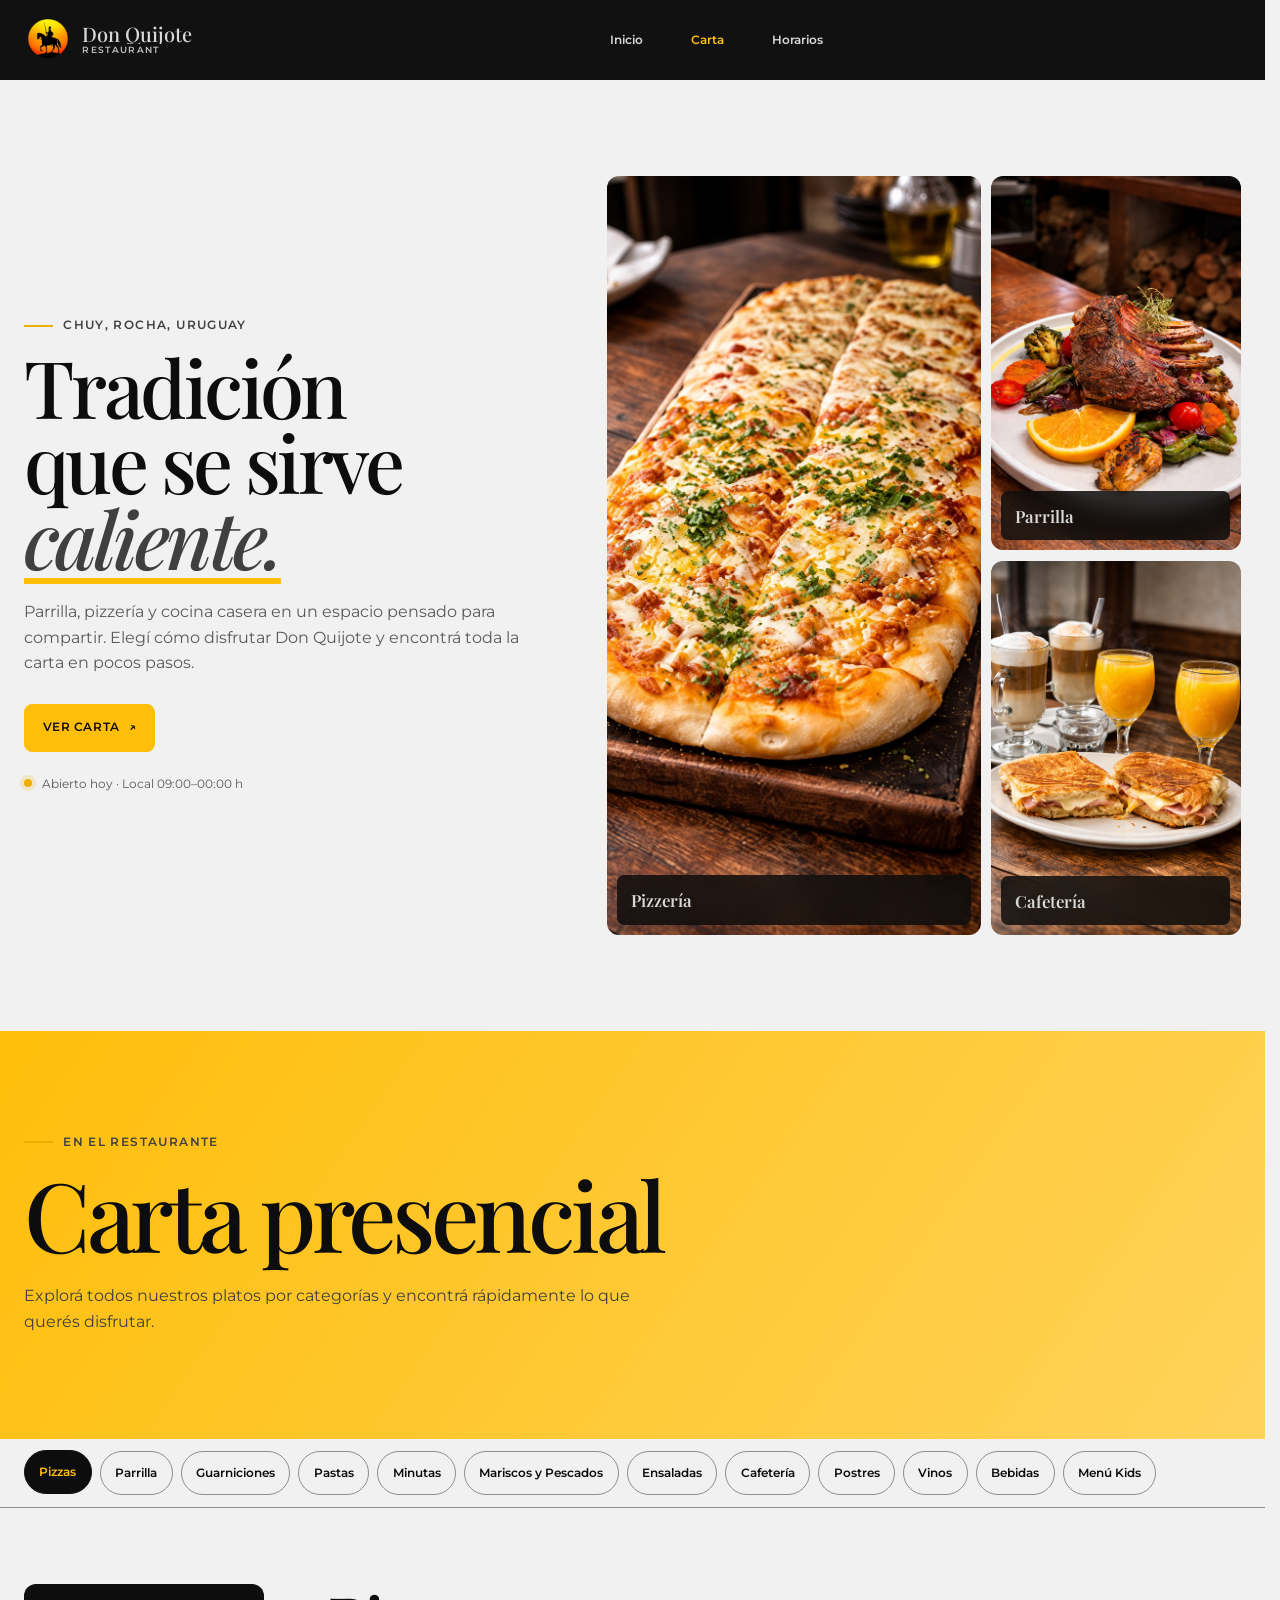
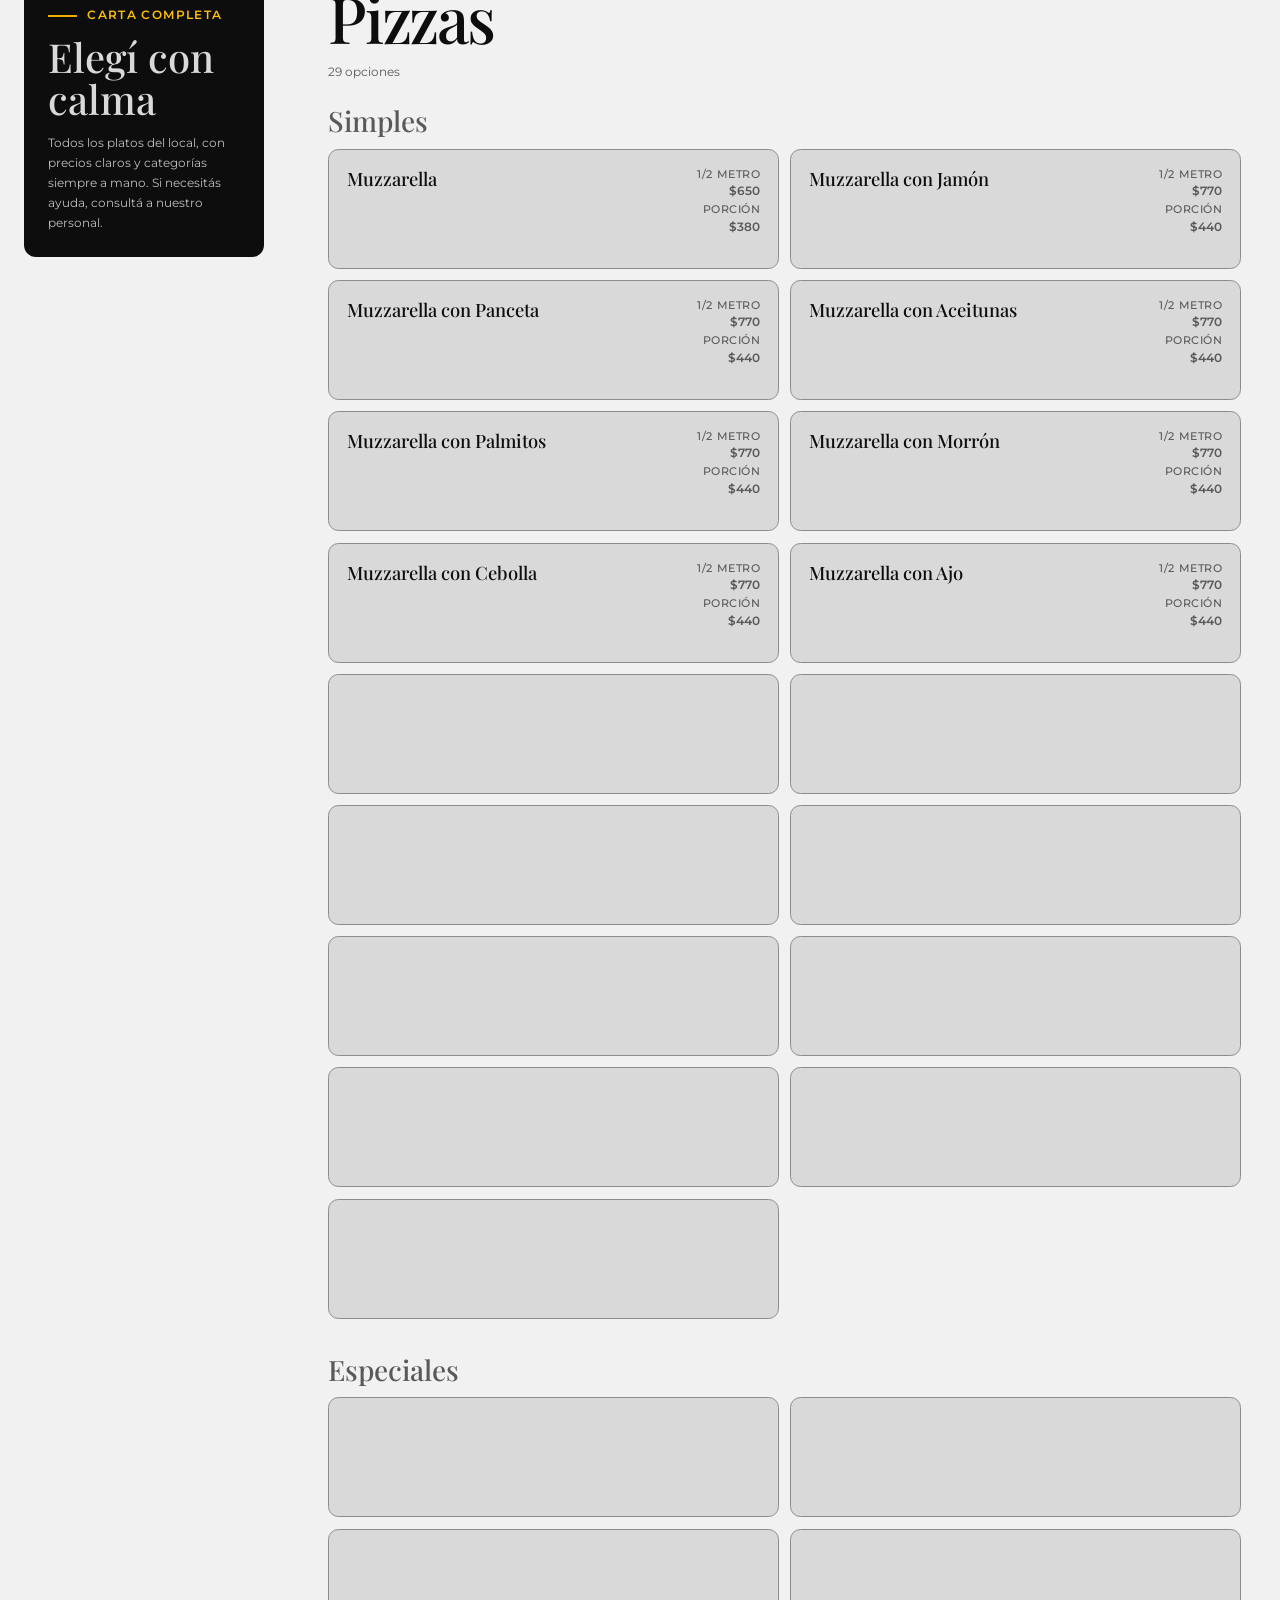
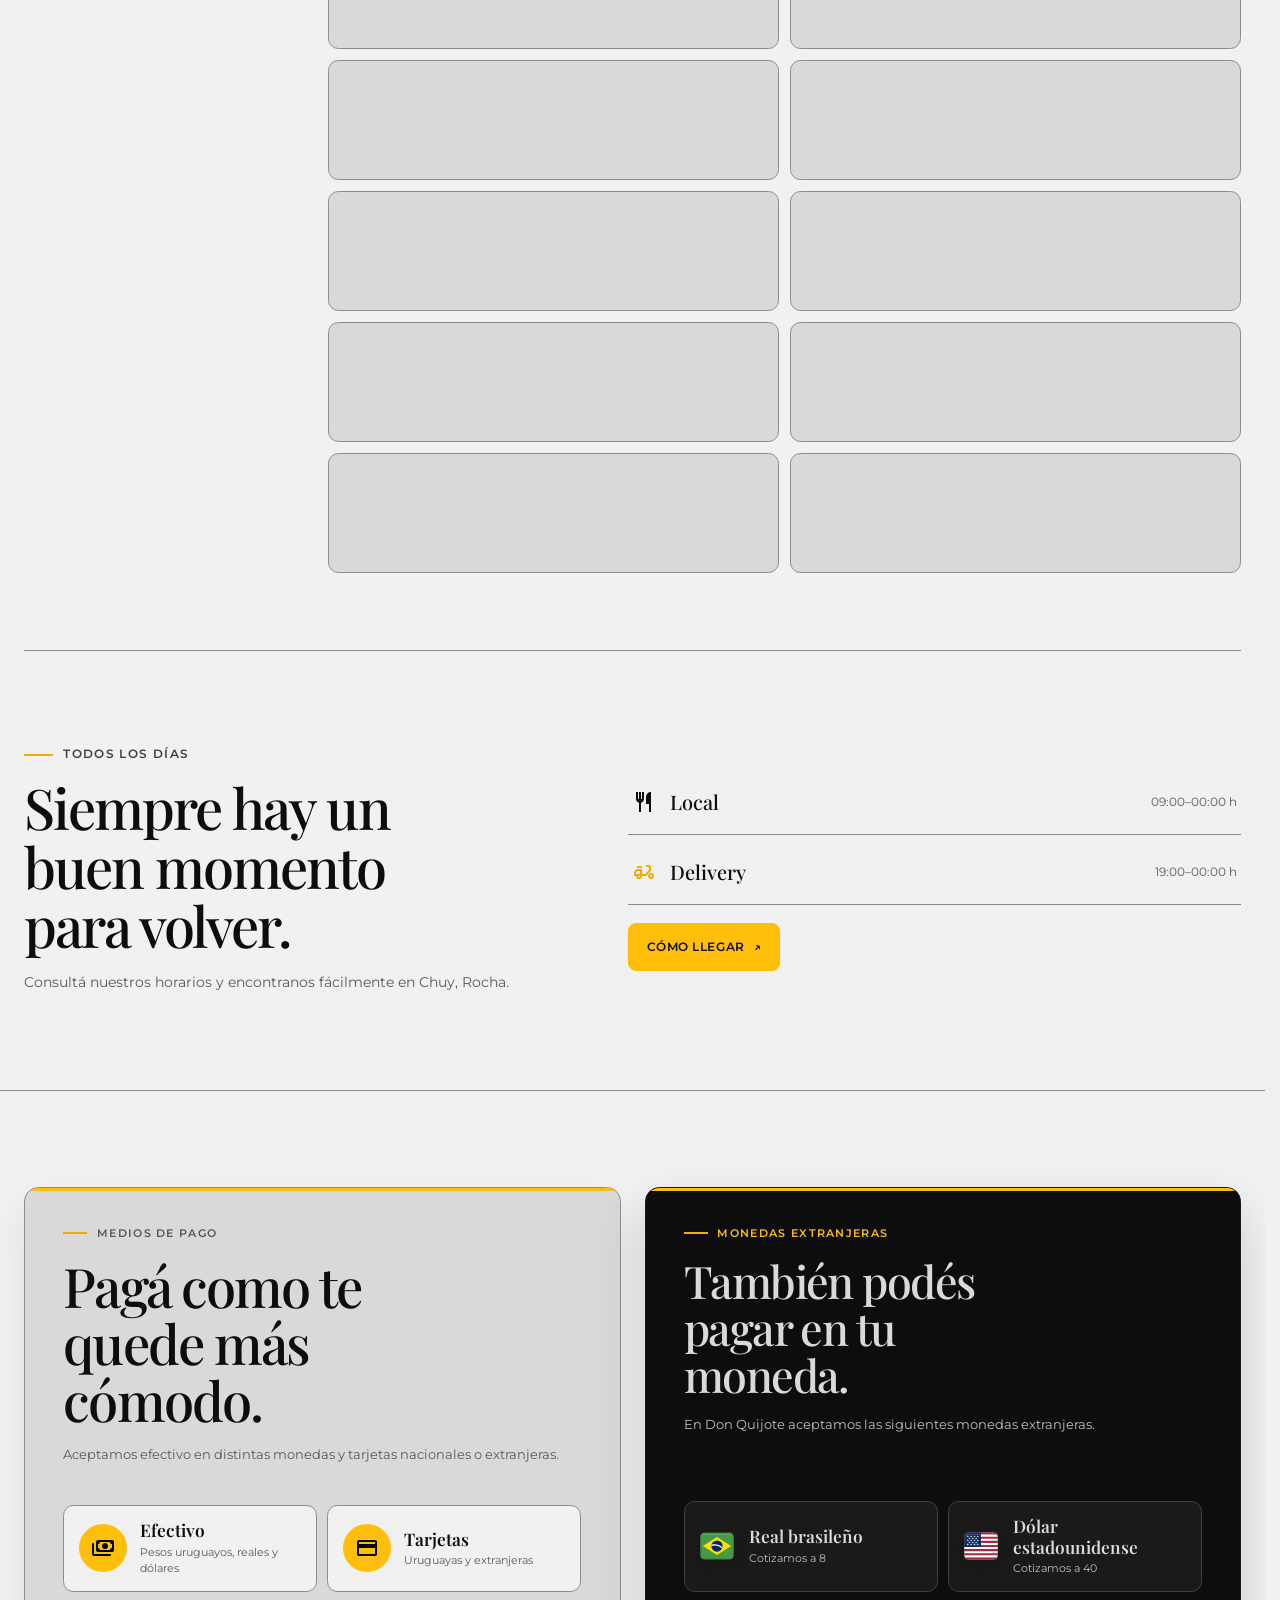
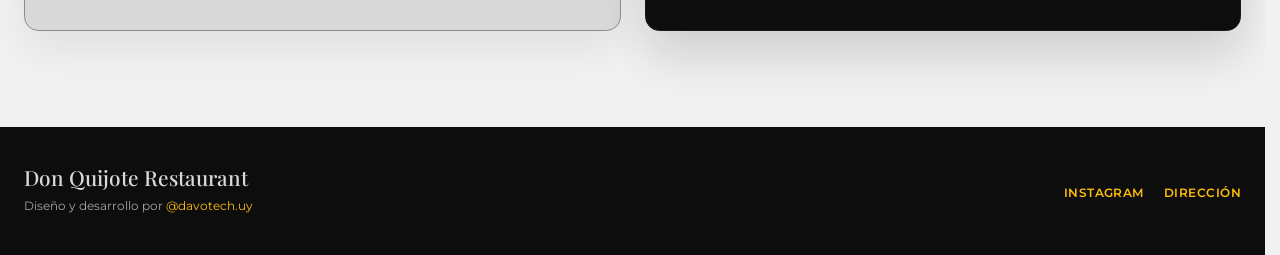
==== commit ba91d736: "good morning - evitando que se acceda a precios no deseados" ====
--- a/index.html
+++ b/index.html
@@ -8,7 +8,7 @@
     />
     <meta
       name="description"
-      content="Don Quijote Restaurant en Chuy, Rocha: parrilla, pizzería, cafetería y delivery."
+      content="Carta presencial completa de Don Quijote Restaurant: parrilla, pizzas, pastas, bebidas y más."
     />
     <link rel="preconnect" href="https://fonts.googleapis.com" />
     <link rel="preconnect" href="https://fonts.gstatic.com" crossorigin />
@@ -18,7 +18,7 @@
     />
     <link rel="stylesheet" href="./css/style.min.css" />
     <link rel="icon" href="./img/icons/donquijote-logo.ico" type="image/x-icon" />
-    <title>Don Quijote Restaurant</title>
+    <title>Don Quijote Restaurant - Carta presencial</title>
   </head>
 
   <body>
@@ -26,11 +26,7 @@
 
     <header class="site-header">
       <div class="site-header__inner page-shell">
-        <a
-          class="brand"
-          href="./index.html"
-          aria-label="Don Quijote Restaurant, inicio"
-        >
+        <div class="brand" aria-label="Don Quijote Restaurant">
           <img
             class="brand__logo"
             src="./img/icons/donquijote-logo.ico"
@@ -42,7 +38,7 @@
             <span class="brand__name">Don Quijote</span>
             <span class="brand__type">Restaurant</span>
           </span>
-        </a>
+        </div>
 
         <button
           class="menu-toggle"
@@ -55,408 +51,346 @@
         </button>
 
         <nav class="site-nav" id="site-navigation" aria-label="Navegación principal">
-          <a href="./index.html" aria-current="page">Inicio</a>
-          <a href="./cartapresencial.html">Carta</a>
-          <a href="./cartadelivery.html">Delivery</a>
+          <a href="#inicio">Inicio</a>
+          <a href="#contenido" aria-current="page">Carta</a>
           <a href="#horarios">Horarios</a>
         </nav>
-
+      </div>
+    </header>
+
+    <section class="hero page-shell" id="inicio">
+      <div class="hero__copy">
+        <p class="eyebrow">Chuy, Rocha, Uruguay</p>
+        <h1>Tradición que se sirve <em>caliente.</em></h1>
+        <p class="hero__lead">
+          Parrilla, pizzería y cocina casera en un espacio pensado para compartir.
+          Elegí cómo disfrutar Don Quijote y encontrá toda la carta en pocos pasos.
+        </p>
+        <div class="hero__actions">
+          <a class="button button--primary" href="#contenido">
+            Ver carta <span aria-hidden="true">↗</span>
+          </a>
+        </div>
+        <p class="open-status">
+          <span aria-hidden="true"></span>Abierto hoy · Local 09:00–00:00 h
+        </p>
+      </div>
+
+      <div class="hero-gallery" aria-label="Nuestra cocina">
+        <figure class="hero-gallery__main">
+          <img
+            src="./img/src/hero/hero-pizzeria-hd.jpg"
+            width="1014"
+            height="1551"
+            fetchpriority="high"
+            alt="Pizza rectangular de Don Quijote"
+          />
+          <figcaption>Pizzería</figcaption>
+        </figure>
+        <figure>
+          <img
+            src="./img/src/hero/hero-parrilla-hd.jpg"
+            width="1024"
+            height="1536"
+            decoding="async"
+            alt="Plato de parrilla de Don Quijote"
+          />
+          <figcaption>Parrilla</figcaption>
+        </figure>
+        <figure>
+          <img
+            src="./img/src/hero/hero-cafeteria-hd.jpg"
+            width="1024"
+            height="1536"
+            decoding="async"
+            alt="Café, jugos y sándwiches de Don Quijote"
+          />
+          <figcaption>Cafetería</figcaption>
+        </figure>
+      </div>
+    </section>
+
+    <main id="contenido">
+      <section class="menu-hero">
+        <div class="menu-hero__inner page-shell">
+          <p class="eyebrow">En el restaurante</p>
+          <h1>Carta presencial</h1>
+          <p>
+            Explorá todos nuestros platos por categorías y encontrá rápidamente lo
+            que querés disfrutar.
+          </p>
+        </div>
+      </section>
+
+      <section class="category-bar" aria-label="Categorías de la carta">
+        <div class="category-bar__inner page-shell" id="categorias"></div>
+      </section>
+
+      <div class="menu-layout page-shell">
+        <aside class="menu-summary menu-summary--static">
+          <p class="eyebrow">Carta completa</p>
+          <h2>Elegí con calma</h2>
+          <p>
+            Todos los platos del local, con precios claros y categorías siempre a
+            mano. Si necesitás ayuda, consultá a nuestro personal.
+          </p>
+        </aside>
+
+        <section class="carta" id="carta" aria-live="polite" aria-busy="true">
+          <noscript>
+            <p class="menu-error">
+              Necesitás activar JavaScript para visualizar la carta.
+            </p>
+          </noscript>
+        </section>
+      </div>
+    </main>
+
+    <section class="hours-section page-shell" id="horarios">
+      <div class="hours-section__copy">
+        <p class="eyebrow">Todos los días</p>
+        <h2>Siempre hay un buen momento para volver.</h2>
+        <p>Consultá nuestros horarios y encontranos fácilmente en Chuy, Rocha.</p>
+      </div>
+      <div class="hours-list">
+        <div class="hours-row">
+          <img src="./img/icons/cubiertos.svg" width="24" height="24" alt="" />
+          <strong>Local</strong>
+          <span>09:00–00:00 h</span>
+        </div>
+        <div class="hours-row">
+          <img src="./img/icons/moto.svg" width="24" height="24" alt="" />
+          <strong>Delivery</strong>
+          <span>19:00–00:00 h</span>
+        </div>
         <a
-          class="header-contact"
-          href="https://wa.me/59899764857?text=Hola%2C%20vengo%20desde%20el%20Men%C3%BA%20Digital%20de%20Don%20Quijote%2C%20me%20gustar%C3%ADa%20hablar%20con%20ustedes"
+          class="button button--primary"
+          href="https://maps.app.goo.gl/8VuwacE47hJgdb7s6"
         >
-          <img src="./img/icons/whatsapp.svg" width="18" height="18" alt="" />
-          <span>WhatsApp</span>
+          Cómo llegar <span aria-hidden="true">↗</span>
         </a>
       </div>
-    </header>
-
-    <main id="contenido">
-      <section class="hero page-shell">
-        <div class="hero__copy">
-          <p class="eyebrow">Chuy, Rocha, Uruguay</p>
-          <h1>Tradición que se sirve <em>caliente.</em></h1>
-          <p class="hero__lead">
-            Parrilla, pizzería y cocina casera en un espacio pensado para compartir.
-            Elegí cómo disfrutar Don Quijote y encontrá toda la carta en pocos pasos.
+    </section>
+
+    <section class="payment-section" aria-labelledby="payment-heading">
+      <div class="payment-section__inner page-shell">
+        <article class="payment-card payment-card--methods">
+          <p class="payment-card__label">Medios de pago</p>
+          <h2 id="payment-heading">Pagá como te quede más cómodo.</h2>
+          <p class="payment-card__description">
+            Aceptamos efectivo en distintas monedas y tarjetas nacionales o
+            extranjeras.
           </p>
-          <div class="hero__actions">
-            <a class="button button--primary" href="./cartapresencial.html">
-              Ver carta <span aria-hidden="true">↗</span>
-            </a>
-            <a class="button button--secondary" href="./cartadelivery.html">
-              Pedir delivery
-              <img src="./img/icons/moto.svg" width="20" height="20" alt="" />
-            </a>
-          </div>
-          <p class="open-status">
-            <span aria-hidden="true"></span>Abierto hoy · Local 09:00–00:00 h
+          <ul class="payment-method-list">
+            <li>
+              <span class="payment-method__icon" aria-hidden="true">
+                <img src="./img/icons/cash.svg" width="24" height="24" alt="" />
+              </span>
+              <span class="payment-method__copy">
+                <strong>Efectivo</strong>
+                <small>Pesos uruguayos, reales y dólares</small>
+              </span>
+            </li>
+            <li>
+              <span class="payment-method__icon" aria-hidden="true">
+                <img
+                  src="./img/icons/creditcard.svg"
+                  width="24"
+                  height="24"
+                  alt=""
+                />
+              </span>
+              <span class="payment-method__copy">
+                <strong>Tarjetas</strong>
+                <small>Uruguayas y extranjeras</small>
+              </span>
+            </li>
+          </ul>
+        </article>
+
+        <article class="payment-card payment-card--currencies">
+          <p class="payment-card__label">Monedas extranjeras</p>
+          <h3>También podés pagar en tu moneda.</h3>
+          <p class="payment-card__description">
+            En Don Quijote aceptamos las siguientes monedas extranjeras.
           </p>
-        </div>
-
-        <div class="hero-gallery" aria-label="Nuestra cocina">
-          <figure class="hero-gallery__main">
-            <img
-              src="./img/src/hero/hero-pizzeria-hd.jpg"
-              width="1014"
-              height="1551"
-              fetchpriority="high"
-              alt="Pizza rectangular de Don Quijote"
-            />
-            <figcaption>Pizzería</figcaption>
-          </figure>
-          <figure>
-            <img
-              src="./img/src/hero/hero-parrilla-hd.jpg"
-              width="1024"
-              height="1536"
-              decoding="async"
-              alt="Plato de parrilla de Don Quijote"
-            />
-            <figcaption>Parrilla</figcaption>
-          </figure>
-          <figure>
-            <img
-              src="./img/src/hero/hero-cafeteria-hd.jpg"
-              width="1024"
-              height="1536"
-              decoding="async"
-              alt="Café, jugos y sándwiches de Don Quijote"
-            />
-            <figcaption>Cafetería</figcaption>
-          </figure>
-        </div>
-      </section>
-
-      <section class="service-section">
-        <div class="page-shell">
-          <div class="section-heading section-heading--light">
-            <h2>Elegí cómo querés disfrutarlo</h2>
-            <p>Dos accesos claros para llegar directo a la carta que necesitás.</p>
-          </div>
-          <div class="service-grid">
-            <a class="service-card" href="./cartapresencial.html">
-              <span>
-                <span class="eyebrow">En el restaurante</span>
-                <strong>Carta presencial</strong>
-                <small
-                  >Platos completos, parrilla, vinos, cafetería y postres.</small
-                >
-              </span>
-              <span class="service-card__icon">
-                <img src="./img/icons/cubiertos.svg" width="26" height="26" alt="" />
-              </span>
-            </a>
-            <a
-              class="service-card service-card--delivery"
-              href="./cartadelivery.html"
-            >
-              <span>
-                <span class="eyebrow">Donde estés</span>
-                <strong>Delivery</strong>
-                <small
-                  >Precios visibles y acceso rápido al pedido por WhatsApp.</small
-                >
-              </span>
-              <span class="service-card__icon">
-                <img src="./img/icons/moto.svg" width="28" height="28" alt="" />
-              </span>
-            </a>
-          </div>
-        </div>
-      </section>
-
-      <section class="kitchen-section page-shell">
-        <div class="section-heading">
-          <h2>Una cocina, tres formas de disfrutarla</h2>
-          <p>
-            Sabores clásicos, porciones generosas y una propuesta para cada momento
-            del día.
-          </p>
-        </div>
-        <div class="kitchen-grid">
-          <figure>
-            <img
-              src="./img/src/Pizzeria-bg.jpg"
-              width="572"
-              height="700"
-              loading="lazy"
-              decoding="async"
-              alt="Pizza recién horneada"
-            />
-            <figcaption>Pizzería</figcaption>
-          </figure>
-          <figure>
-            <img
-              src="./img/src/parrillada-bg.jpg"
-              width="574"
-              height="800"
-              loading="lazy"
-              decoding="async"
-              alt="Carnes a la parrilla"
-            />
-            <figcaption>Parrilla</figcaption>
-          </figure>
-          <figure>
-            <img
-              src="./img/src/cafeteria-bg.jpg"
-              width="576"
-              height="600"
-              loading="lazy"
-              decoding="async"
-              alt="Café y preparaciones de cafetería"
-            />
-            <figcaption>Cafetería</figcaption>
-          </figure>
-        </div>
-      </section>
-
-      <section class="hours-section page-shell" id="horarios">
-        <div class="hours-section__copy">
-          <p class="eyebrow">Todos los días</p>
-          <h2>Siempre hay un buen momento para volver.</h2>
-          <p>Consultá nuestros horarios y encontranos fácilmente en Chuy, Rocha.</p>
-        </div>
-        <div class="hours-list">
-          <div class="hours-row">
-            <img src="./img/icons/cubiertos.svg" width="24" height="24" alt="" />
-            <strong>Local</strong>
-            <span>09:00–00:00 h</span>
-          </div>
-          <div class="hours-row">
-            <img src="./img/icons/moto.svg" width="24" height="24" alt="" />
-            <strong>Delivery</strong>
-            <span>19:00–00:00 h</span>
-          </div>
-          <a
-            class="button button--primary"
-            href="https://maps.app.goo.gl/8VuwacE47hJgdb7s6"
-          >
-            Cómo llegar <span aria-hidden="true">↗</span>
-          </a>
-        </div>
-      </section>
-
-      <section class="payment-section" aria-labelledby="payment-heading">
-        <div class="payment-section__inner page-shell">
-          <article class="payment-card payment-card--methods">
-            <p class="payment-card__label">Medios de pago</p>
-            <h2 id="payment-heading">Pagá como te quede más cómodo.</h2>
-            <p class="payment-card__description">
-              Aceptamos efectivo en distintas monedas y tarjetas nacionales o
-              extranjeras.
-            </p>
-            <ul class="payment-method-list">
-              <li>
-                <span class="payment-method__icon" aria-hidden="true">
-                  <img src="./img/icons/cash.svg" width="24" height="24" alt="" />
-                </span>
-                <span class="payment-method__copy">
-                  <strong>Efectivo</strong>
-                  <small>Pesos uruguayos, reales y dólares</small>
-                </span>
-              </li>
-              <li>
-                <span class="payment-method__icon" aria-hidden="true">
-                  <img
-                    src="./img/icons/creditcard.svg"
-                    width="24"
-                    height="24"
-                    alt=""
-                  />
-                </span>
-                <span class="payment-method__copy">
-                  <strong>Tarjetas</strong>
-                  <small>Uruguayas y extranjeras</small>
-                </span>
-              </li>
-            </ul>
-          </article>
-
-          <article class="payment-card payment-card--currencies">
-            <p class="payment-card__label">Monedas extranjeras</p>
-            <h3>También podés pagar en tu moneda.</h3>
-            <p class="payment-card__description">
-              En Don Quijote aceptamos las siguientes monedas extranjeras.
-            </p>
-            <ul class="currency-list">
-              <li class="currency-item">
-                <svg
-                  class="currency-item__flag"
-                  xmlns="http://www.w3.org/2000/svg"
-                  width="32"
-                  height="32"
-                  viewBox="0 0 32 32"
-                  aria-hidden="true"
-                  focusable="false"
-                >
-                  <rect
-                    x="1"
-                    y="4"
-                    width="30"
-                    height="24"
-                    rx="4"
-                    ry="4"
-                    fill="#459a45"
-                  ></rect>
-                  <path
-                    d="M27,4H5c-2.209,0-4,1.791-4,4V24c0,2.209,1.791,4,4,4H27c2.209,0,4-1.791,4-4V8c0-2.209-1.791-4-4-4Zm3,20c0,1.654-1.346,3-3,3H5c-1.654,0-3-1.346-3-3V8c0-1.654,1.346-3,3-3H27c1.654,0,3,1.346,3,3V24Z"
-                    opacity=".15"
-                  ></path>
-                  <path
-                    d="M3.472,16l12.528,8,12.528-8-12.528-8L3.472,16Z"
-                    fill="#fedf00"
-                  ></path>
-                  <circle cx="16" cy="16" r="5" fill="#0a2172"></circle>
-                  <path
-                    d="M14,14.5c-.997,0-1.958,.149-2.873,.409-.078,.35-.126,.71-.127,1.083,.944-.315,1.951-.493,2.999-.493,2.524,0,4.816,.996,6.519,2.608,.152-.326,.276-.666,.356-1.026-1.844-1.604-4.245-2.583-6.875-2.583Z"
-                    fill="#fff"
-                  ></path>
-                  <path
-                    d="M27,5H5c-1.657,0-3,1.343-3,3v1c0-1.657,1.343-3,3-3H27c1.657,0,3,1.343,3,3v-1c0-1.657-1.343-3-3-3Z"
-                    fill="#fff"
-                    opacity=".2"
-                  ></path>
-                </svg>
-                <span class="currency-item__copy">
-                  <strong>Real brasileño</strong>
-                  <small>Cotizamos a 8</small>
-                </span>
-              </li>
-              <li class="currency-item">
-                <svg
-                  class="currency-item__flag"
-                  xmlns="http://www.w3.org/2000/svg"
-                  width="32"
-                  height="32"
-                  viewBox="0 0 32 32"
-                  aria-hidden="true"
-                  focusable="false"
-                >
-                  <rect
-                    x="1"
-                    y="4"
-                    width="30"
-                    height="24"
-                    rx="4"
-                    ry="4"
-                    fill="#fff"
-                  ></rect>
-                  <path
-                    d="M1.638,5.846H30.362c-.711-1.108-1.947-1.846-3.362-1.846H5c-1.414,0-2.65,.738-3.362,1.846Z"
-                    fill="#a62842"
-                  ></path>
-                  <path
-                    d="M2.03,7.692c-.008,.103-.03,.202-.03,.308v1.539H31v-1.539c0-.105-.022-.204-.03-.308H2.03Z"
-                    fill="#a62842"
-                  ></path>
-                  <path fill="#a62842" d="M2 11.385H31V13.231H2z"></path>
-                  <path fill="#a62842" d="M2 15.077H31V16.923000000000002H2z"></path>
-                  <path fill="#a62842" d="M1 18.769H31V20.615H1z"></path>
-                  <path
-                    d="M1,24c0,.105,.023,.204,.031,.308H30.969c.008-.103,.031-.202,.031-.308v-1.539H1v1.539Z"
-                    fill="#a62842"
-                  ></path>
-                  <path
-                    d="M30.362,26.154H1.638c.711,1.108,1.947,1.846,3.362,1.846H27c1.414,0,2.65-.738,3.362-1.846Z"
-                    fill="#a62842"
-                  ></path>
-                  <path
-                    d="M5,4h11v12.923H1V8c0-2.208,1.792-4,4-4Z"
-                    fill="#102d5e"
-                  ></path>
-                  <path
-                    d="M27,4H5c-2.209,0-4,1.791-4,4V24c0,2.209,1.791,4,4,4H27c2.209,0,4-1.791,4-4V8c0-2.209-1.791-4-4-4Zm3,20c0,1.654-1.346,3-3,3H5c-1.654,0-3-1.346-3-3V8c0-1.654,1.346-3,3-3H27c1.654,0,3,1.346,3,3V24Z"
-                    opacity=".15"
-                  ></path>
-                  <path
-                    d="M27,5H5c-1.657,0-3,1.343-3,3v1c0-1.657,1.343-3,3-3H27c1.657,0,3,1.343,3,3v-1c0-1.657-1.343-3-3-3Z"
-                    fill="#fff"
-                    opacity=".2"
-                  ></path>
-                  <path
-                    fill="#fff"
-                    d="M4.601 7.463L5.193 7.033 4.462 7.033 4.236 6.338 4.01 7.033 3.279 7.033 3.87 7.463 3.644 8.158 4.236 7.729 4.827 8.158 4.601 7.463z"
-                  ></path>
-                  <path
-                    fill="#fff"
-                    d="M7.58 7.463L8.172 7.033 7.441 7.033 7.215 6.338 6.989 7.033 6.258 7.033 6.849 7.463 6.623 8.158 7.215 7.729 7.806 8.158 7.58 7.463z"
-                  ></path>
-                  <path
-                    fill="#fff"
-                    d="M10.56 7.463L11.151 7.033 10.42 7.033 10.194 6.338 9.968 7.033 9.237 7.033 9.828 7.463 9.603 8.158 10.194 7.729 10.785 8.158 10.56 7.463z"
-                  ></path>
-                  <path
-                    fill="#fff"
-                    d="M6.066 9.283L6.658 8.854 5.927 8.854 5.701 8.158 5.475 8.854 4.744 8.854 5.335 9.283 5.109 9.979 5.701 9.549 6.292 9.979 6.066 9.283z"
-                  ></path>
-                  <path
-                    fill="#fff"
-                    d="M9.046 9.283L9.637 8.854 8.906 8.854 8.68 8.158 8.454 8.854 7.723 8.854 8.314 9.283 8.089 9.979 8.68 9.549 9.271 9.979 9.046 9.283z"
-                  ></path>
-                  <path
-                    fill="#fff"
-                    d="M12.025 9.283L12.616 8.854 11.885 8.854 11.659 8.158 11.433 8.854 10.702 8.854 11.294 9.283 11.068 9.979 11.659 9.549 12.251 9.979 12.025 9.283z"
-                  ></path>
-                  <path
-                    fill="#fff"
-                    d="M6.066 12.924L6.658 12.494 5.927 12.494 5.701 11.799 5.475 12.494 4.744 12.494 5.335 12.924 5.109 13.619 5.701 13.19 6.292 13.619 6.066 12.924z"
-                  ></path>
-                  <path
-                    fill="#fff"
-                    d="M9.046 12.924L9.637 12.494 8.906 12.494 8.68 11.799 8.454 12.494 7.723 12.494 8.314 12.924 8.089 13.619 8.68 13.19 9.271 13.619 9.046 12.924z"
-                  ></path>
-                  <path
-                    fill="#fff"
-                    d="M12.025 12.924L12.616 12.494 11.885 12.494 11.659 11.799 11.433 12.494 10.702 12.494 11.294 12.924 11.068 13.619 11.659 13.19 12.251 13.619 12.025 12.924z"
-                  ></path>
-                  <path
-                    fill="#fff"
-                    d="M13.539 7.463L14.13 7.033 13.399 7.033 13.173 6.338 12.947 7.033 12.216 7.033 12.808 7.463 12.582 8.158 13.173 7.729 13.765 8.158 13.539 7.463z"
-                  ></path>
-                  <path
-                    fill="#fff"
-                    d="M4.601 11.104L5.193 10.674 4.462 10.674 4.236 9.979 4.01 10.674 3.279 10.674 3.87 11.104 3.644 11.799 4.236 11.369 4.827 11.799 4.601 11.104z"
-                  ></path>
-                  <path
-                    fill="#fff"
-                    d="M7.58 11.104L8.172 10.674 7.441 10.674 7.215 9.979 6.989 10.674 6.258 10.674 6.849 11.104 6.623 11.799 7.215 11.369 7.806 11.799 7.58 11.104z"
-                  ></path>
-                  <path
-                    fill="#fff"
-                    d="M10.56 11.104L11.151 10.674 10.42 10.674 10.194 9.979 9.968 10.674 9.237 10.674 9.828 11.104 9.603 11.799 10.194 11.369 10.785 11.799 10.56 11.104z"
-                  ></path>
-                  <path
-                    fill="#fff"
-                    d="M13.539 11.104L14.13 10.674 13.399 10.674 13.173 9.979 12.947 10.674 12.216 10.674 12.808 11.104 12.582 11.799 13.173 11.369 13.765 11.799 13.539 11.104z"
-                  ></path>
-                  <path
-                    fill="#fff"
-                    d="M4.601 14.744L5.193 14.315 4.462 14.315 4.236 13.619 4.01 14.315 3.279 14.315 3.87 14.744 3.644 15.44 4.236 15.01 4.827 15.44 4.601 14.744z"
-                  ></path>
-                  <path
-                    fill="#fff"
-                    d="M7.58 14.744L8.172 14.315 7.441 14.315 7.215 13.619 6.989 14.315 6.258 14.315 6.849 14.744 6.623 15.44 7.215 15.01 7.806 15.44 7.58 14.744z"
-                  ></path>
-                  <path
-                    fill="#fff"
-                    d="M10.56 14.744L11.151 14.315 10.42 14.315 10.194 13.619 9.968 14.315 9.237 14.315 9.828 14.744 9.603 15.44 10.194 15.01 10.785 15.44 10.56 14.744z"
-                  ></path>
-                  <path
-                    fill="#fff"
-                    d="M13.539 14.744L14.13 14.315 13.399 14.315 13.173 13.619 12.947 14.315 12.216 14.315 12.808 14.744 12.582 15.44 13.173 15.01 13.765 15.44 13.539 14.744z"
-                  ></path>
-                </svg>
-                <span class="currency-item__copy">
-                  <strong>Dólar estadounidense</strong>
-                  <small>Cotizamos a 40</small>
-                </span>
-              </li>
-            </ul>
-          </article>
-        </div>
-      </section>
-    </main>
+          <ul class="currency-list">
+            <li class="currency-item">
+              <svg
+                class="currency-item__flag"
+                xmlns="http://www.w3.org/2000/svg"
+                width="32"
+                height="32"
+                viewBox="0 0 32 32"
+                aria-hidden="true"
+                focusable="false"
+              >
+                <rect
+                  x="1"
+                  y="4"
+                  width="30"
+                  height="24"
+                  rx="4"
+                  ry="4"
+                  fill="#459a45"
+                ></rect>
+                <path
+                  d="M27,4H5c-2.209,0-4,1.791-4,4V24c0,2.209,1.791,4,4,4H27c2.209,0,4-1.791,4-4V8c0-2.209-1.791-4-4-4Zm3,20c0,1.654-1.346,3-3,3H5c-1.654,0-3-1.346-3-3V8c0-1.654,1.346-3,3-3H27c1.654,0,3,1.346,3,3V24Z"
+                  opacity=".15"
+                ></path>
+                <path
+                  d="M3.472,16l12.528,8,12.528-8-12.528-8L3.472,16Z"
+                  fill="#fedf00"
+                ></path>
+                <circle cx="16" cy="16" r="5" fill="#0a2172"></circle>
+                <path
+                  d="M14,14.5c-.997,0-1.958,.149-2.873,.409-.078,.35-.126,.71-.127,1.083,.944-.315,1.951-.493,2.999-.493,2.524,0,4.816,.996,6.519,2.608,.152-.326,.276-.666,.356-1.026-1.844-1.604-4.245-2.583-6.875-2.583Z"
+                  fill="#fff"
+                ></path>
+                <path
+                  d="M27,5H5c-1.657,0-3,1.343-3,3v1c0-1.657,1.343-3,3-3H27c1.657,0,3,1.343,3,3v-1c0-1.657-1.343-3-3-3Z"
+                  fill="#fff"
+                  opacity=".2"
+                ></path>
+              </svg>
+              <span class="currency-item__copy">
+                <strong>Real brasileño</strong>
+                <small>Cotizamos a 8</small>
+              </span>
+            </li>
+            <li class="currency-item">
+              <svg
+                class="currency-item__flag"
+                xmlns="http://www.w3.org/2000/svg"
+                width="32"
+                height="32"
+                viewBox="0 0 32 32"
+                aria-hidden="true"
+                focusable="false"
+              >
+                <rect
+                  x="1"
+                  y="4"
+                  width="30"
+                  height="24"
+                  rx="4"
+                  ry="4"
+                  fill="#fff"
+                ></rect>
+                <path
+                  d="M1.638,5.846H30.362c-.711-1.108-1.947-1.846-3.362-1.846H5c-1.414,0-2.65,.738-3.362,1.846Z"
+                  fill="#a62842"
+                ></path>
+                <path
+                  d="M2.03,7.692c-.008,.103-.03,.202-.03,.308v1.539H31v-1.539c0-.105-.022-.204-.03-.308H2.03Z"
+                  fill="#a62842"
+                ></path>
+                <path fill="#a62842" d="M2 11.385H31V13.231H2z"></path>
+                <path fill="#a62842" d="M2 15.077H31V16.923000000000002H2z"></path>
+                <path fill="#a62842" d="M1 18.769H31V20.615H1z"></path>
+                <path
+                  d="M1,24c0,.105,.023,.204,.031,.308H30.969c.008-.103,.031-.202,.031-.308v-1.539H1v1.539Z"
+                  fill="#a62842"
+                ></path>
+                <path
+                  d="M30.362,26.154H1.638c.711,1.108,1.947,1.846,3.362,1.846H27c1.414,0,2.65-.738,3.362-1.846Z"
+                  fill="#a62842"
+                ></path>
+                <path
+                  d="M5,4h11v12.923H1V8c0-2.208,1.792-4,4-4Z"
+                  fill="#102d5e"
+                ></path>
+                <path
+                  d="M27,4H5c-2.209,0-4,1.791-4,4V24c0,2.209,1.791,4,4,4H27c2.209,0,4-1.791,4-4V8c0-2.209-1.791-4-4-4Zm3,20c0,1.654-1.346,3-3,3H5c-1.654,0-3-1.346-3-3V8c0-1.654,1.346-3,3-3H27c1.654,0,3,1.346,3,3V24Z"
+                  opacity=".15"
+                ></path>
+                <path
+                  d="M27,5H5c-1.657,0-3,1.343-3,3v1c0-1.657,1.343-3,3-3H27c1.657,0,3,1.343,3,3v-1c0-1.657-1.343-3-3-3Z"
+                  fill="#fff"
+                  opacity=".2"
+                ></path>
+                <path
+                  fill="#fff"
+                  d="M4.601 7.463L5.193 7.033 4.462 7.033 4.236 6.338 4.01 7.033 3.279 7.033 3.87 7.463 3.644 8.158 4.236 7.729 4.827 8.158 4.601 7.463z"
+                ></path>
+                <path
+                  fill="#fff"
+                  d="M7.58 7.463L8.172 7.033 7.441 7.033 7.215 6.338 6.989 7.033 6.258 7.033 6.849 7.463 6.623 8.158 7.215 7.729 7.806 8.158 7.58 7.463z"
+                ></path>
+                <path
+                  fill="#fff"
+                  d="M10.56 7.463L11.151 7.033 10.42 7.033 10.194 6.338 9.968 7.033 9.237 7.033 9.828 7.463 9.603 8.158 10.194 7.729 10.785 8.158 10.56 7.463z"
+                ></path>
+                <path
+                  fill="#fff"
+                  d="M6.066 9.283L6.658 8.854 5.927 8.854 5.701 8.158 5.475 8.854 4.744 8.854 5.335 9.283 5.109 9.979 5.701 9.549 6.292 9.979 6.066 9.283z"
+                ></path>
+                <path
+                  fill="#fff"
+                  d="M9.046 9.283L9.637 8.854 8.906 8.854 8.68 8.158 8.454 8.854 7.723 8.854 8.314 9.283 8.089 9.979 8.68 9.549 9.271 9.979 9.046 9.283z"
+                ></path>
+                <path
+                  fill="#fff"
+                  d="M12.025 9.283L12.616 8.854 11.885 8.854 11.659 8.158 11.433 8.854 10.702 8.854 11.294 9.283 11.068 9.979 11.659 9.549 12.251 9.979 12.025 9.283z"
+                ></path>
+                <path
+                  fill="#fff"
+                  d="M6.066 12.924L6.658 12.494 5.927 12.494 5.701 11.799 5.475 12.494 4.744 12.494 5.335 12.924 5.109 13.619 5.701 13.19 6.292 13.619 6.066 12.924z"
+                ></path>
+                <path
+                  fill="#fff"
+                  d="M9.046 12.924L9.637 12.494 8.906 12.494 8.68 11.799 8.454 12.494 7.723 12.494 8.314 12.924 8.089 13.619 8.68 13.19 9.271 13.619 9.046 12.924z"
+                ></path>
+                <path
+                  fill="#fff"
+                  d="M12.025 12.924L12.616 12.494 11.885 12.494 11.659 11.799 11.433 12.494 10.702 12.494 11.294 12.924 11.068 13.619 11.659 13.19 12.251 13.619 12.025 12.924z"
+                ></path>
+                <path
+                  fill="#fff"
+                  d="M13.539 7.463L14.13 7.033 13.399 7.033 13.173 6.338 12.947 7.033 12.216 7.033 12.808 7.463 12.582 8.158 13.173 7.729 13.765 8.158 13.539 7.463z"
+                ></path>
+                <path
+                  fill="#fff"
+                  d="M4.601 11.104L5.193 10.674 4.462 10.674 4.236 9.979 4.01 10.674 3.279 10.674 3.87 11.104 3.644 11.799 4.236 11.369 4.827 11.799 4.601 11.104z"
+                ></path>
+                <path
+                  fill="#fff"
+                  d="M7.58 11.104L8.172 10.674 7.441 10.674 7.215 9.979 6.989 10.674 6.258 10.674 6.849 11.104 6.623 11.799 7.215 11.369 7.806 11.799 7.58 11.104z"
+                ></path>
+                <path
+                  fill="#fff"
+                  d="M10.56 11.104L11.151 10.674 10.42 10.674 10.194 9.979 9.968 10.674 9.237 10.674 9.828 11.104 9.603 11.799 10.194 11.369 10.785 11.799 10.56 11.104z"
+                ></path>
+                <path
+                  fill="#fff"
+                  d="M13.539 11.104L14.13 10.674 13.399 10.674 13.173 9.979 12.947 10.674 12.216 10.674 12.808 11.104 12.582 11.799 13.173 11.369 13.765 11.799 13.539 11.104z"
+                ></path>
+                <path
+                  fill="#fff"
+                  d="M4.601 14.744L5.193 14.315 4.462 14.315 4.236 13.619 4.01 14.315 3.279 14.315 3.87 14.744 3.644 15.44 4.236 15.01 4.827 15.44 4.601 14.744z"
+                ></path>
+                <path
+                  fill="#fff"
+                  d="M7.58 14.744L8.172 14.315 7.441 14.315 7.215 13.619 6.989 14.315 6.258 14.315 6.849 14.744 6.623 15.44 7.215 15.01 7.806 15.44 7.58 14.744z"
+                ></path>
+                <path
+                  fill="#fff"
+                  d="M10.56 14.744L11.151 14.315 10.42 14.315 10.194 13.619 9.968 14.315 9.237 14.315 9.828 14.744 9.603 15.44 10.194 15.01 10.785 15.44 10.56 14.744z"
+                ></path>
+                <path
+                  fill="#fff"
+                  d="M13.539 14.744L14.13 14.315 13.399 14.315 13.173 13.619 12.947 14.315 12.216 14.315 12.808 14.744 12.582 15.44 13.173 15.01 13.765 15.44 13.539 14.744z"
+                ></path>
+              </svg>
+              <span class="currency-item__copy">
+                <strong>Dólar estadounidense</strong>
+                <small>Cotizamos a 40</small>
+              </span>
+            </li>
+          </ul>
+        </article>
+      </div>
+    </section>
 
     <footer class="site-footer">
       <div class="site-footer__inner page-shell">
@@ -472,15 +406,12 @@
             href="https://www.instagram.com/parrilladadonquijote?igsh=cjRuMTdtNW94enk0"
             >Instagram</a
           >
-          <a
-            href="https://wa.me/59899764857?text=Hola%2C%20vengo%20desde%20el%20Men%C3%BA%20Digital%20de%20Don%20Quijote%2C%20me%20gustar%C3%ADa%20hablar%20con%20ustedes"
-            >WhatsApp</a
-          >
           <a href="https://maps.app.goo.gl/8VuwacE47hJgdb7s6">Dirección</a>
         </nav>
       </div>
     </footer>
 
     <script src="./javascript/site.js" defer></script>
+    <script type="module" src="./javascript/script1.js"></script>
   </body>
 </html>
